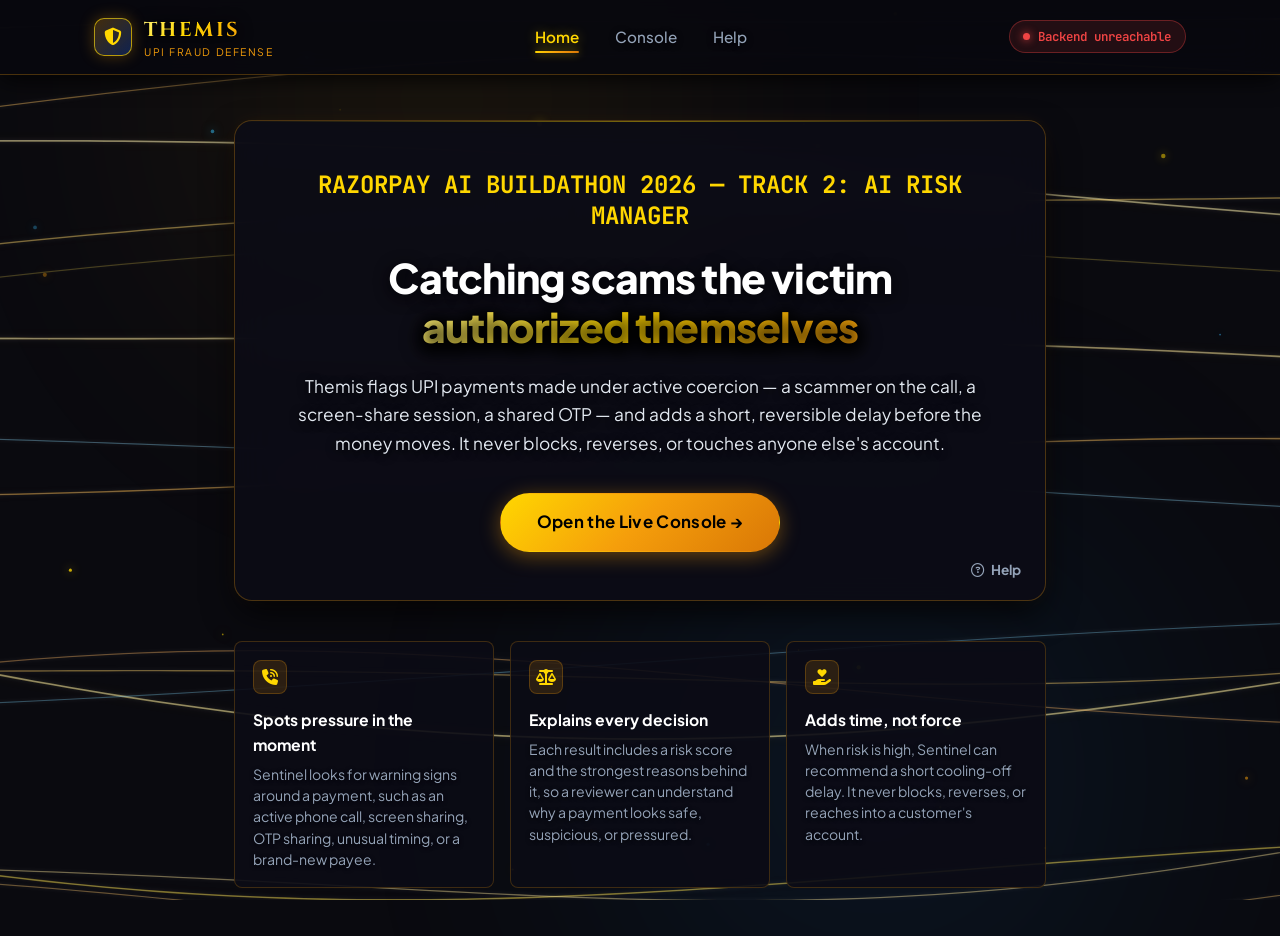
==== frontend/index.html @ d1631f52 "Updating frontend design I" ====
<!DOCTYPE html>
<html lang="en">
<head>
  <meta charset="UTF-8">
  <meta name="viewport" content="width=device-width, initial-scale=1.0">
  <title>Themis — Catching scams the victim authorized themselves</title>
  <link rel="stylesheet" href="https://cdnjs.cloudflare.com/ajax/libs/font-awesome/6.5.1/css/all.min.css">
  <link rel="preconnect" href="https://fonts.googleapis.com">
  <link rel="preconnect" href="https://fonts.gstatic.com" crossorigin>
  <link href="https://fonts.googleapis.com/css2?family=Cinzel:wght@600;700;800&family=JetBrains+Mono:wght@500;700&family=Plus+Jakarta+Sans:wght@400;500;600;700;800&display=swap" rel="stylesheet">
  <link rel="stylesheet" href="styles.css">
</head>
<body>

  <div class="ambient-glow ambient-gold-top"></div>
  <div class="ambient-glow ambient-blue-bottom"></div>

  <!-- Top Navigation Bar -->
  <nav class="site-navbar">
    <div class="nav-container">
      <a href="index.html" class="brand-logo">
        <div class="logo-shield-badge">
          <i class="fa-solid fa-shield-halved"></i>
        </div>
        <div>
          <span class="brand-name gold-gradient-text">Themis</span>
          <span class="brand-tag">UPI Fraud Defense</span>
        </div>
      </a>

      <button class="nav-toggle" id="navToggle" aria-label="Toggle navigation">
        <i class="fa-solid fa-bars"></i>
      </button>

      <ul class="nav-links" id="navLinks">
        <li><a href="index.html" class="nav-link active">Home</a></li>
        <li><a href="dashboard.html" class="nav-link">Console</a></li>
        <li><a href="about.html" class="nav-link">Help</a></li>
      </ul>

      <div class="nav-status" id="navHealthPill">
        <span class="pulse-dot" id="navHealthDot"></span>
        <span id="navHealthText">Checking backend...</span>
      </div>
    </div>
  </nav>

  <main class="main-content main-content--home">
    <div class="container container-hero-lock">

      <!-- Hero Block (Single prominent panel, generous padding) -->
      <section class="home-hero-panel glass-panel animate-fade-in">
        <h1 class="hero-eyebrow">
          RAZORPAY AI BUILDATHON 2026 — TRACK 2: AI RISK MANAGER
        </h1>

        <h2 class="hero-lock-title">
          Catching scams the victim <span class="gold-gradient-text">authorized themselves</span>
        </h2>

        <p class="hero-lock-subhead">
          Themis flags UPI payments made under active coercion — a scammer on the call, a screen-share session, a shared OTP — and adds a short, reversible delay before the money moves. It never blocks, reverses, or touches anyone else's account.
        </p>

        <div class="hero-lock-actions">
          <a href="dashboard.html" class="btn btn-gold btn-hero-primary">
            <span>Open the Live Console &rarr;</span>
          </a>
        </div>

        <a href="about.html" class="hero-help-link">
          <i class="fa-regular fa-circle-question"></i>
          <span>Help</span>
        </a>
      </section>

      <!-- Feature Cards Below Hero -->
      <section class="feature-card-grid animate-fade-in delay-1">
        <div class="feature-card">
          <div class="feature-card-icon"><i class="fa-solid fa-phone-volume"></i></div>
          <div class="feature-card-title">Spots pressure in the moment</div>
          <p class="feature-card-copy">Sentinel looks for warning signs around a payment, such as an active phone call, screen sharing, OTP sharing, unusual timing, or a brand-new payee.</p>
        </div>

        <div class="feature-card">
          <div class="feature-card-icon"><i class="fa-solid fa-scale-balanced"></i></div>
          <div class="feature-card-title">Explains every decision</div>
          <p class="feature-card-copy">Each result includes a risk score and the strongest reasons behind it, so a reviewer can understand why a payment looks safe, suspicious, or pressured.</p>
        </div>

        <div class="feature-card">
          <div class="feature-card-icon"><i class="fa-solid fa-hand-holding-heart"></i></div>
          <div class="feature-card-title">Adds time, not force</div>
          <p class="feature-card-copy">When risk is high, Sentinel can recommend a short cooling-off delay. It never blocks, reverses, or reaches into a customer's account.</p>
        </div>
      </section>

    </div>
  </main>

  <canvas id="wutheringCanvas"></canvas>
  <script src="background.js"></script>

  <script>
    const navToggle = document.getElementById('navToggle');
    const navLinks = document.getElementById('navLinks');
    if (navToggle && navLinks) {
      navToggle.addEventListener('click', () => navLinks.classList.toggle('active'));
    }

    // Health Status Check with Auto-Retry
    let healthTimer = null;
    async function checkHealth() {
      const urlParams = new URLSearchParams(window.location.search);
      const apiBase = urlParams.get('api') || sessionStorage.getItem('sentinel_api_base') || 'https://themis-razorpay-buildathon.onrender.com';
      const dot = document.getElementById('navHealthDot');
      const text = document.getElementById('navHealthText');
      const pill = document.getElementById('navHealthPill');

      try {
        const res = await fetch(`${apiBase}/health`, { method: 'GET' });
        if (!res.ok) throw new Error('Health check failed');
        const data = await res.json();
        if (data.is_dummy_model === false) {
          text.textContent = `Model loaded — ${data.n_features || 28} features`;
        } else {
          text.textContent = `Demo model loaded — ${data.n_features || 28} features`;
        }
        dot.className = 'pulse-dot';
        pill.className = 'nav-status';

        if (healthTimer) clearTimeout(healthTimer);
        healthTimer = setTimeout(checkHealth, 30000);
      } catch (e) {
        text.textContent = 'Backend unreachable';
        dot.className = 'pulse-dot danger';
        pill.className = 'nav-status offline';

        if (healthTimer) clearTimeout(healthTimer);
        healthTimer = setTimeout(checkHealth, 4000);
      }
    }
    checkHealth();
  </script>
</body>
</html>
---- frontend/styles.css ----
/* ==========================================================================
   THEMIS — Wuthering Waves Ethereal Theme Stylesheet
   Final Content & Layout Lock
   Color Palette: Deep Black (#0a0a0f), Amber Gold (#f59e0b, #ffd700),
                  Electric Blue (#2563eb), Cyan (#0ea5e9)
   ========================================================================== */

:root {
  /* Colors */
  --bg-void: #0a0a0f;
  
  /* Guaranteed-Opaque Glassmorphism Scrims */
  --bg-panel: rgba(12, 12, 22, 0.94);
  --bg-panel-elevated: rgba(18, 18, 32, 0.96);
  --bg-panel-hover: rgba(24, 24, 42, 0.98);
  --bg-panel-subtle: rgba(10, 10, 18, 0.90);
  
  --gold-primary: #f59e0b;
  --gold-bright: #ffd700;
  --gold-light: #fef08a;
  --gold-dark: #b45309;
  --gold-glow: rgba(245, 158, 11, 0.28);
  --gold-glow-strong: rgba(255, 215, 0, 0.5);
  --gold-border: rgba(245, 158, 11, 0.28);
  --gold-border-hover: rgba(255, 215, 0, 0.65);

  --electric-blue: #2563eb;
  --cyan: #0ea5e9;
  --cyan-glow: rgba(14, 165, 233, 0.35);

  --text-white: #ffffff;
  --text-light: #f1f5f9;
  --text-muted: #94a3b8;
  --text-dim: #64748b;

  --success: #10b981;
  --success-bg: rgba(16, 185, 129, 0.18);
  --success-border: rgba(16, 185, 129, 0.35);

  --warning: #f59e0b;
  --warning-bg: rgba(245, 158, 11, 0.18);
  --warning-border: rgba(245, 158, 11, 0.35);

  --danger: #ef4444;
  --danger-bg: rgba(239, 68, 68, 0.18);
  --danger-border: rgba(239, 68, 68, 0.35);

  /* Gradients */
  --grad-gold: linear-gradient(135deg, #ffd700 0%, #f59e0b 50%, #d97706 100%);
  --grad-gold-text: linear-gradient(135deg, #fff380 0%, #ffd700 45%, #f59e0b 100%);
  --grad-cyan-blue: linear-gradient(135deg, #38bdf8 0%, #2563eb 100%);

  /* Radius & Shadows */
  --radius-sm: 8px;
  --radius-md: 14px;
  --radius-lg: 18px;
  --radius-xl: 24px;
  --radius-full: 9999px;

  --shadow-panel: 0 14px 35px -5px rgba(0, 0, 0, 0.85), 0 0 20px -5px rgba(245, 158, 11, 0.12);
  --transition: all 0.25s cubic-bezier(0.16, 1, 0.3, 1);
}

/* Reset & Global */
*, *::before, *::after {
  box-sizing: border-box;
  margin: 0;
  padding: 0;
}

html {
  scroll-behavior: smooth;
}

body {
  font-family: 'Plus Jakarta Sans', -apple-system, BlinkMacSystemFont, 'Segoe UI', Roboto, sans-serif;
  background-color: var(--bg-void);
  color: var(--text-light);
  min-height: 100vh;
  line-height: 1.6;
  overflow-x: hidden;
  position: relative;
  -webkit-font-smoothing: antialiased;
}

/* Background Canvas */
#wutheringCanvas {
  position: fixed;
  top: 0;
  left: 0;
  width: 100%;
  height: 100%;
  z-index: 0;
  pointer-events: none;
}

/* Ambient Radial Glows */
.ambient-glow {
  position: fixed;
  border-radius: 50%;
  filter: blur(140px);
  pointer-events: none;
  z-index: 0;
  opacity: 0.10;
  animation: ambientPulse 16s ease-in-out infinite alternate;
}

.ambient-gold-top {
  width: 500px;
  height: 500px;
  background: radial-gradient(circle, #ffd700 0%, #f59e0b 60%, transparent 70%);
  top: -150px;
  left: 15%;
}

.ambient-blue-bottom {
  width: 550px;
  height: 550px;
  background: radial-gradient(circle, #2563eb 0%, #0ea5e9 60%, transparent 70%);
  bottom: -150px;
  right: 10%;
  animation-delay: -8s;
}

@keyframes ambientPulse {
  0% { transform: scale(1) translateY(0); opacity: 0.08; }
  50% { transform: scale(1.15) translateY(-20px); opacity: 0.12; }
  100% { transform: scale(0.95) translateY(15px); opacity: 0.09; }
}

/* Typography Utility */
.font-display {
  font-family: 'Cinzel', 'Plus Jakarta Sans', serif;
  letter-spacing: 0.03em;
}

.font-mono {
  font-family: 'JetBrains Mono', monospace;
}

.gold-gradient-text {
  background: var(--grad-gold-text);
  -webkit-background-clip: text;
  -webkit-text-fill-color: transparent;
  display: inline-block;
  filter: drop-shadow(0 2px 8px rgba(0, 0, 0, 0.95)) drop-shadow(0 0 1px rgba(0, 0, 0, 0.9));
}

/* ==========================================================================
   NAVIGATION BAR
   ========================================================================== */
.site-navbar {
  position: fixed;
  top: 0;
  left: 0;
  width: 100%;
  z-index: 1000;
  background: rgba(8, 8, 14, 0.94);
  backdrop-filter: blur(20px);
  -webkit-backdrop-filter: blur(20px);
  border-bottom: 1px solid var(--gold-border);
  box-shadow: 0 4px 25px rgba(0, 0, 0, 0.85);
  transition: var(--transition);
}

.nav-container {
  max-width: 1140px;
  margin: 0 auto;
  padding: 0.85rem 1.5rem;
  display: flex;
  align-items: center;
  justify-content: space-between;
}

.brand-logo {
  display: flex;
  align-items: center;
  gap: 0.75rem;
  text-decoration: none;
  color: var(--text-white);
}

.logo-shield-badge {
  width: 38px;
  height: 38px;
  border-radius: 10px;
  background: linear-gradient(135deg, rgba(245, 158, 11, 0.25) 0%, rgba(37, 99, 235, 0.3) 100%);
  border: 1px solid var(--gold-border-hover);
  display: flex;
  align-items: center;
  justify-content: center;
  color: var(--gold-bright);
  font-size: 1.1rem;
  box-shadow: 0 0 15px rgba(245, 158, 11, 0.3);
  transition: var(--transition);
}

.brand-name {
  font-size: 1.25rem;
  font-weight: 700;
  letter-spacing: 0.12em;
  text-transform: uppercase;
  font-family: 'Cinzel', 'Plus Jakarta Sans', serif;
}

.brand-tag {
  font-size: 0.65rem;
  color: var(--gold-primary);
  letter-spacing: 0.15em;
  text-transform: uppercase;
  margin-top: -2px;
  display: block;
}

.nav-links {
  display: flex;
  align-items: center;
  gap: 2.25rem;
  list-style: none;
}

.nav-link {
  position: relative;
  text-decoration: none;
  color: var(--text-muted);
  font-size: 0.95rem;
  font-weight: 500;
  padding: 0.4rem 0;
  transition: var(--transition);
  text-shadow: 0 1px 6px rgba(0, 0, 0, 0.9);
}

.nav-link:hover {
  color: var(--text-white);
}

.nav-link::after {
  content: '';
  position: absolute;
  bottom: 0;
  left: 0;
  width: 100%;
  height: 2px;
  background: var(--grad-gold);
  border-radius: 2px;
  transform: scaleX(0);
  transform-origin: center;
  transition: transform 0.3s cubic-bezier(0.16, 1, 0.3, 1);
  box-shadow: 0 0 8px rgba(255, 215, 0, 0.7);
}

.nav-link:hover::after,
.nav-link.active::after {
  transform: scaleX(1);
}

.nav-link.active {
  color: var(--gold-bright);
  font-weight: 600;
  text-shadow: 0 0 12px rgba(255, 215, 0, 0.4);
}

.nav-status {
  display: flex;
  align-items: center;
  gap: 0.5rem;
  padding: 0.35rem 0.85rem;
  border-radius: var(--radius-full);
  background: rgba(16, 185, 129, 0.12);
  border: 1px solid var(--success-border);
  font-size: 0.78rem;
  font-weight: 600;
  color: var(--success);
  font-family: 'JetBrains Mono', monospace;
}

.nav-status.offline {
  background: rgba(239, 68, 68, 0.12);
  border-color: var(--danger-border);
  color: var(--danger);
}

.pulse-dot {
  width: 7px;
  height: 7px;
  border-radius: 50%;
  background: var(--success);
  box-shadow: 0 0 8px var(--success);
  animation: pulseDot 2s infinite ease-in-out;
}

.pulse-dot.danger {
  background: var(--danger);
  box-shadow: 0 0 8px var(--danger);
}

@keyframes pulseDot {
  0%, 100% { opacity: 1; transform: scale(1); }
  50% { opacity: 0.4; transform: scale(0.8); }
}

.nav-toggle {
  display: none;
  background: none;
  border: 1px solid var(--gold-border);
  color: var(--gold-bright);
  font-size: 1.2rem;
  padding: 0.5rem 0.75rem;
  border-radius: var(--radius-sm);
  cursor: pointer;
}

/* ==========================================================================
   LAYOUT CONTAINERS & GLASS PANELS
   ========================================================================== */
.main-content {
  position: relative;
  z-index: 10;
  min-height: calc(100vh - 120px);
  padding-top: 6rem;
  padding-bottom: 3rem;
}

.container {
  max-width: 1140px;
  margin: 0 auto;
  padding: 0 1.5rem;
}

.container-narrow {
  max-width: 720px;
  margin: 0 auto;
  padding: 0 1.5rem;
}

.container-hero-lock {
  max-width: 860px;
  margin: 0 auto;
  padding: 0 1.5rem;
}

.glass-panel {
  background: var(--bg-panel);
  backdrop-filter: blur(20px);
  -webkit-backdrop-filter: blur(20px);
  border: 1px solid var(--gold-border);
  border-radius: var(--radius-lg);
  box-shadow: var(--shadow-panel);
  padding: 2rem;
  position: relative;
}

.glass-panel::before {
  content: '';
  position: absolute;
  top: 0;
  left: 0;
  right: 0;
  height: 1px;
  background: linear-gradient(90deg, transparent 0%, rgba(255, 215, 0, 0.45) 50%, transparent 100%);
}

/* ==========================================================================
   BUTTONS
   ========================================================================== */
.btn {
  display: inline-flex;
  align-items: center;
  justify-content: center;
  gap: 0.6rem;
  padding: 0.8rem 1.6rem;
  border-radius: var(--radius-full);
  font-size: 0.95rem;
  font-weight: 600;
  text-decoration: none;
  cursor: pointer;
  transition: var(--transition);
  border: 1px solid transparent;
}

.btn-sm {
  padding: 0.45rem 1rem;
  font-size: 0.8rem;
}

.btn-gold {
  background: var(--grad-gold);
  color: #000000;
  box-shadow: 0 4px 20px rgba(245, 158, 11, 0.4);
  font-weight: 700;
}

.btn-gold:hover {
  transform: translateY(-2px);
  box-shadow: 0 6px 28px rgba(255, 215, 0, 0.6);
  filter: brightness(1.08);
}

.btn-ghost {
  background: rgba(15, 15, 25, 0.88);
  color: var(--text-white);
  border-color: rgba(245, 158, 11, 0.35);
  backdrop-filter: blur(10px);
}

.btn-ghost:hover {
  background: rgba(245, 158, 11, 0.15);
  border-color: var(--gold-border-hover);
  color: var(--gold-bright);
  transform: translateY(-2px);
}

/* ==========================================================================
   PAGE 1: HOME (SINGLE SCREEN, MINIMAL SCROLL)
   ========================================================================== */
.home-hero-panel {
  padding: 3rem 2.75rem;
  text-align: center;
  margin-top: 1.5rem;
  margin-bottom: 2.5rem;
}

.hero-eyebrow {
  font-family: 'JetBrains Mono', monospace;
  font-size: clamp(1rem, 2vw, 1.5rem);
  font-weight: 700;
  letter-spacing: 0;
  color: var(--gold-bright);
  text-transform: uppercase;
  margin: 0 auto 1.4rem;
  display: block;
  max-width: 760px;
  line-height: 1.3;
}

.hero-lock-title {
  font-size: 2.55rem;
  font-weight: 800;
  line-height: 1.2;
  margin-bottom: 1.25rem;
  color: var(--text-white);
  letter-spacing: -0.02em;
  text-shadow: 0 3px 15px rgba(0, 0, 0, 0.95);
}

.hero-lock-subhead {
  font-size: 1.08rem;
  color: #e2e8f0;
  line-height: 1.65;
  margin-bottom: 2.25rem;
  max-width: 760px;
  margin-left: auto;
  margin-right: auto;
  text-shadow: 0 2px 10px rgba(0, 0, 0, 0.95);
}

.hero-lock-actions {
  display: flex;
  align-items: center;
  justify-content: center;
  gap: 1.25rem;
  flex-wrap: wrap;
}

.btn-hero-primary {
  padding: 0.95rem 2.25rem;
  font-size: 1.05rem;
  letter-spacing: 0.02em;
}

.btn-hero-secondary {
  padding: 0.75rem 1.6rem;
  font-size: 0.9rem;
}

.hero-help-link {
  position: absolute;
  right: 1.5rem;
  bottom: 1.2rem;
  color: var(--text-muted);
  text-decoration: none;
  font-size: 0.85rem;
  font-weight: 700;
  display: inline-flex;
  align-items: center;
  gap: 0.4rem;
  transition: var(--transition);
}

.hero-help-link:hover {
  color: var(--gold-bright);
}

/* Feature Cards */
.feature-card-grid {
  display: grid;
  grid-template-columns: repeat(3, 1fr);
  gap: 1rem;
}

.feature-card {
  background: rgba(12, 12, 22, 0.9);
  border: 1px solid rgba(245, 158, 11, 0.22);
  border-radius: var(--radius-sm);
  padding: 1.1rem;
  text-align: left;
}

.feature-card-icon {
  width: 34px;
  height: 34px;
  border-radius: var(--radius-sm);
  display: flex;
  align-items: center;
  justify-content: center;
  color: var(--gold-bright);
  background: rgba(245, 158, 11, 0.14);
  border: 1px solid rgba(245, 158, 11, 0.24);
  margin-bottom: 0.8rem;
}

.feature-card-title {
  color: var(--text-white);
  font-weight: 700;
  font-size: 0.98rem;
  margin-bottom: 0.45rem;
}

.feature-card-copy {
  font-size: 0.88rem;
  color: var(--text-muted);
  line-height: 1.5;
  text-shadow: 0 1px 4px rgba(0, 0, 0, 0.9);
}

/* ==========================================================================
   PAGE 2: LIVE CONSOLE (55/45 SPLIT LAYOUT)
   ========================================================================== */
.container-console {
  max-width: 1180px;
}

.console-split-layout {
  display: grid;
  grid-template-columns: 1.15fr 0.85fr;
  gap: 1.5rem;
  align-items: stretch;
}

.console-zone {
  padding: 1.75rem;
}

.console-zone--left,
.console-zone--right {
  min-height: 620px;
}

.zone-header {
  margin-bottom: 1.25rem;
  border-bottom: 1px solid rgba(245, 158, 11, 0.18);
  padding-bottom: 0.6rem;
}

.zone-title {
  font-size: 1.05rem;
  font-weight: 700;
  color: var(--text-white);
  letter-spacing: 0.02em;
}

/* 2x2 Preset Cards Grid */
.preset-grid-2x2 {
  display: grid;
  grid-template-columns: repeat(2, 1fr);
  gap: 0.85rem;
  margin-bottom: 1rem;
}

.preset-card {
  background: rgba(14, 14, 24, 0.9);
  border: 1px solid rgba(245, 158, 11, 0.22);
  border-radius: var(--radius-md);
  padding: 1rem;
  cursor: pointer;
  transition: var(--transition);
  text-align: left;
  min-height: 132px;
  display: flex;
  flex-direction: column;
  justify-content: flex-start;
}

.preset-card:hover {
  transform: translateY(-2px);
  border-color: var(--gold-border-hover);
  box-shadow: 0 8px 20px rgba(0, 0, 0, 0.7);
}

.preset-card.active {
  border-color: var(--gold-bright);
  background: rgba(24, 24, 40, 0.98);
  box-shadow: 0 0 18px rgba(255, 215, 0, 0.3), inset 0 0 10px rgba(245, 158, 11, 0.15);
}

.preset-tag {
  font-size: 0.68rem;
  font-weight: 800;
  letter-spacing: 0.08em;
  text-transform: uppercase;
  font-family: 'JetBrains Mono', monospace;
  margin-bottom: 0.4rem;
  display: inline-block;
  padding: 0.15rem 0.45rem;
  border-radius: 4px;
}

.tag-clean { background: var(--success-bg); color: var(--success); }
.tag-coercion { background: var(--danger-bg); color: var(--danger); }
.tag-ambiguous { background: var(--warning-bg); color: var(--warning); }
.tag-highvalue { background: rgba(56, 189, 248, 0.18); color: #38bdf8; }

.preset-card-title {
  font-size: 0.86rem;
  font-weight: 600;
  color: var(--text-white);
  line-height: 1.45;
}

.preset-info-row {
  display: flex;
  align-items: center;
  gap: 0.45rem;
  font-size: 0.8rem;
  color: var(--text-muted);
  margin-bottom: 0.9rem;
}

.info-icon-btn {
  position: relative;
  background: transparent;
  border: none;
  color: var(--gold-primary);
  cursor: pointer;
  padding: 0.15rem;
  line-height: 1;
}

.info-tooltip {
  position: absolute;
  left: 50%;
  bottom: calc(100% + 0.65rem);
  transform: translateX(-50%);
  width: min(280px, 76vw);
  background: var(--bg-panel-elevated);
  border: 1px solid var(--gold-border);
  border-radius: var(--radius-sm);
  color: var(--text-light);
  box-shadow: var(--shadow-panel);
  padding: 0.65rem 0.75rem;
  font-family: 'Plus Jakarta Sans', sans-serif;
  font-size: 0.76rem;
  line-height: 1.4;
  text-align: left;
  opacity: 0;
  visibility: hidden;
  transition: var(--transition);
  z-index: 20;
}

.info-icon-btn:hover .info-tooltip,
.info-icon-btn:focus .info-tooltip {
  opacity: 1;
  visibility: visible;
}

.btn-run-detection {
  width: auto;
  padding: 0.72rem 1.3rem;
  font-size: 0.92rem;
  margin-bottom: 1rem;
}

/* Custom Case Panel */
.custom-case-panel {
  border-top: 1px dashed rgba(245, 158, 11, 0.2);
  padding-top: 1rem;
  margin-top: 0.2rem;
}

.custom-case-header {
  margin-bottom: 0.8rem;
}

.custom-case-header h3 {
  font-size: 0.96rem;
  color: var(--text-white);
  margin-bottom: 0.25rem;
}

.custom-case-header p {
  font-size: 0.8rem;
  color: var(--text-muted);
}

.advanced-payload-body {
  background: rgba(10, 10, 18, 0.85);
  border: 1px solid rgba(245, 158, 11, 0.2);
  border-radius: var(--radius-sm);
  padding: 0.85rem;
  margin-bottom: 0.85rem;
}

.btn-custom-detection {
  padding: 0.68rem 1.2rem;
  font-size: 0.88rem;
}

.payload-fields-grid {
  display: grid;
  grid-template-columns: repeat(2, 1fr);
  gap: 0.6rem;
  margin-bottom: 0.75rem;
}

.field-item {
  display: flex;
  flex-direction: column;
  gap: 0.25rem;
}

.field-item label {
  font-size: 0.7rem;
  color: var(--text-muted);
  text-transform: uppercase;
  font-weight: 600;
}

.form-input {
  background: rgba(6, 6, 12, 0.9);
  border: 1px solid rgba(245, 158, 11, 0.25);
  border-radius: var(--radius-sm);
  padding: 0.4rem 0.6rem;
  color: var(--text-white);
  font-family: 'JetBrains Mono', monospace;
  font-size: 0.8rem;
  outline: none;
}

.form-input:focus {
  border-color: var(--gold-bright);
}

.payload-flags-row {
  display: flex;
  flex-wrap: wrap;
  gap: 0.6rem;
  border-top: 1px solid rgba(255, 255, 255, 0.06);
  padding-top: 0.6rem;
}

.flag-inline {
  display: flex;
  align-items: center;
  gap: 0.35rem;
  font-size: 0.75rem;
  color: var(--text-light);
  cursor: pointer;
}

.flag-inline input[type="checkbox"] {
  accent-color: var(--gold-bright);
}

/* RIGHT ZONE: RESULT */
.result-empty-state {
  text-align: center;
  padding: 4.5rem 1.5rem;
  color: var(--text-muted);
  font-size: 0.92rem;
}

/* 1. Score Block & Gauge */
.result-score-block {
  margin-bottom: 1.15rem;
}

.score-line-labels {
  display: flex;
  justify-content: space-between;
  font-size: 0.8rem;
  font-weight: 700;
  text-transform: uppercase;
  color: var(--text-muted);
  margin-bottom: 0.4rem;
}

.score-label-cutoff {
  color: var(--gold-primary);
  font-family: 'JetBrains Mono', monospace;
}

.gauge-track {
  width: 100%;
  height: 8px;
  background: rgba(255, 255, 255, 0.08);
  border-radius: 4px;
  position: relative;
  overflow: visible;
  margin-bottom: 0.35rem;
}

.gauge-fill {
  height: 100%;
  background: var(--grad-gold);
  border-radius: 4px;
  transition: width 0.4s ease;
}

.gauge-cutoff-line {
  position: absolute;
  top: -4px;
  bottom: -4px;
  width: 2px;
  background: var(--danger);
  box-shadow: 0 0 6px var(--danger);
}

.score-numeric-val {
  font-size: 1.8rem;
  font-weight: 800;
  font-family: 'JetBrains Mono', monospace;
  line-height: 1;
}

/* 2. Action Result Line */
.result-action-line {
  font-size: 1.05rem;
  font-weight: 800;
  padding: 0.65rem 0.9rem;
  border-radius: var(--radius-sm);
  margin-bottom: 1rem;
  letter-spacing: 0.02em;
}

.action-cooling {
  background: var(--warning-bg);
  border: 1px solid var(--warning-border);
  color: var(--gold-bright);
}

.action-cleared {
  background: var(--success-bg);
  border: 1px solid var(--success-border);
  color: var(--success);
}

.action-advisory {
  background: rgba(56, 189, 248, 0.15);
  border: 1px solid rgba(56, 189, 248, 0.3);
  color: #38bdf8;
}

/* 3. Narration Row */
.result-narration-row {
  display: flex;
  align-items: flex-start;
  justify-content: space-between;
  gap: 0.75rem;
  background: rgba(10, 10, 18, 0.85);
  border: 1px solid rgba(245, 158, 11, 0.2);
  border-radius: var(--radius-sm);
  padding: 0.75rem 0.9rem;
  margin-bottom: 1rem;
}

.narration-quote {
  font-size: 0.85rem;
  color: var(--text-light);
  line-height: 1.45;
  font-style: italic;
  flex: 1;
}

.narration-tag-mini {
  font-size: 0.65rem;
  font-weight: 700;
  text-transform: uppercase;
  padding: 0.15rem 0.45rem;
  border-radius: var(--radius-full);
  background: rgba(245, 158, 11, 0.15);
  color: var(--gold-bright);
  border: 1px solid var(--gold-border);
  font-family: 'JetBrains Mono', monospace;
  white-space: nowrap;
}

/* 4. Top 3 SHAP Factors Horizontal List */
.shap-factors-section {
  margin-bottom: 1rem;
}

.shap-factors-list {
  display: flex;
  flex-wrap: wrap;
  gap: 0.5rem;
}

.shap-pill {
  background: rgba(14, 14, 24, 0.9);
  border: 1px solid rgba(245, 158, 11, 0.22);
  border-radius: var(--radius-full);
  padding: 0.25rem 0.65rem;
  font-size: 0.75rem;
  display: inline-flex;
  align-items: center;
  gap: 0.35rem;
}

.shap-pill-name {
  color: var(--text-light);
}

.shap-pill-val {
  font-family: 'JetBrains Mono', monospace;
  font-weight: 700;
}

.shap-pill-val.pos { color: var(--danger); }
.shap-pill-val.neg { color: var(--success); }

/* 5. Release Now Control */
.release-control-compact {
  background: rgba(18, 18, 30, 0.95);
  border: 1px dashed var(--gold-border-hover);
  border-radius: var(--radius-sm);
  padding: 0.75rem;
  margin-bottom: 1rem;
}

.btn-release-req {
  width: 100%;
}

.otp-compact-row {
  display: flex;
  align-items: center;
  gap: 0.6rem;
}

.otp-prompt {
  font-size: 0.78rem;
  color: var(--text-light);
  white-space: nowrap;
}

.input-otp-compact {
  width: 90px;
  text-align: center;
  font-size: 0.85rem;
  padding: 0.35rem 0.5rem;
}

.release-done-msg {
  color: var(--success);
  font-size: 0.82rem;
  font-weight: 600;
  display: flex;
  align-items: center;
  gap: 0.4rem;
}

/* 6. Link to Audit */
.audit-link-wrapper {
  text-align: right;
  border-top: 1px solid rgba(245, 158, 11, 0.15);
  padding-top: 0.6rem;
}

.audit-link-btn {
  background: none;
  border: none;
  color: var(--gold-primary);
  font-size: 0.82rem;
  font-weight: 600;
  cursor: pointer;
  transition: var(--transition);
}

.audit-link-btn:hover {
  color: var(--gold-bright);
}

/* SMS Panel */
.sms-panel {
  margin-top: 1.5rem;
}

.sms-grid {
  display: grid;
  grid-template-columns: 1fr 1fr;
  gap: 1rem;
  align-items: stretch;
}

.sms-input-block {
  display: flex;
  flex-direction: column;
  gap: 0.7rem;
}

.sms-input-block label {
  font-size: 0.78rem;
  color: var(--text-muted);
  text-transform: uppercase;
  font-weight: 700;
}

.sms-textarea {
  min-height: 136px;
  resize: vertical;
  line-height: 1.55;
  font-family: 'Plus Jakarta Sans', sans-serif;
}

.btn-sms-check {
  align-self: flex-start;
  padding: 0.68rem 1.25rem;
  font-size: 0.9rem;
}

.sms-result-box {
  min-height: 216px;
  background: rgba(10, 10, 18, 0.85);
  border: 1px solid rgba(245, 158, 11, 0.2);
  border-radius: var(--radius-sm);
  padding: 1rem;
}

.sms-result-empty {
  min-height: 180px;
  display: flex;
  align-items: center;
  justify-content: center;
  color: var(--text-muted);
  text-align: center;
  font-size: 0.9rem;
}

.sms-risk-header {
  display: flex;
  align-items: center;
  justify-content: space-between;
  gap: 1rem;
  border-radius: var(--radius-sm);
  padding: 0.75rem 0.9rem;
  font-weight: 800;
  margin-bottom: 0.9rem;
}

.sms-risk-high {
  background: var(--danger-bg);
  border: 1px solid var(--danger-border);
  color: #fecaca;
}

.sms-risk-medium {
  background: var(--warning-bg);
  border: 1px solid var(--warning-border);
  color: var(--gold-bright);
}

.sms-risk-low {
  background: var(--success-bg);
  border: 1px solid var(--success-border);
  color: var(--success);
}

.sms-explanation {
  color: var(--text-light);
  font-size: 0.88rem;
  line-height: 1.55;
  margin-bottom: 0.9rem;
  font-style: italic;
}

/* AUDIT PANEL BOTTOM */
.audit-panel-bottom {
  margin-top: 1.5rem;
  padding: 1.5rem;
}

.audit-header-row {
  display: flex;
  align-items: center;
  justify-content: space-between;
}

.integrity-status-line {
  font-size: 0.82rem;
  color: var(--text-muted);
  background: rgba(10, 10, 18, 0.85);
  border: 1px solid rgba(245, 158, 11, 0.2);
  border-radius: var(--radius-sm);
  padding: 0.5rem 0.85rem;
  margin-bottom: 1rem;
}

.audit-timeline-compact {
  display: flex;
  flex-direction: column;
  gap: 0.5rem;
}

.audit-row-item {
  background: rgba(10, 10, 18, 0.8);
  border: 1px solid rgba(255, 255, 255, 0.06);
  border-radius: var(--radius-sm);
  padding: 0.5rem 0.75rem;
}

.audit-row-top {
  display: flex;
  justify-content: space-between;
  font-size: 0.78rem;
  color: var(--gold-bright);
  margin-bottom: 0.2rem;
}

.audit-event-ts {
  color: var(--text-dim);
  font-size: 0.72rem;
}

.audit-row-hash {
  font-size: 0.7rem;
  color: var(--text-dim);
}

/* ==========================================================================
   PAGE 3: ARCHITECTURE (4 TIGHT BLOCKS)
   ========================================================================== */
.arch-header {
  text-align: center;
  margin-bottom: 2rem;
}

.arch-title {
  font-size: 2.2rem;
  font-weight: 800;
  color: var(--text-white);
}

.arch-cards-stack {
  display: flex;
  flex-direction: column;
  gap: 1.25rem;
  margin-bottom: 2rem;
}

.arch-card {
  padding: 1.6rem 2rem;
}

.arch-card-title {
  font-size: 1.2rem;
  font-weight: 700;
  color: var(--gold-bright);
  margin-bottom: 0.6rem;
}

.arch-card-text {
  font-size: 0.95rem;
  color: #e2e8f0;
  line-height: 1.65;
  text-shadow: 0 1px 4px rgba(0, 0, 0, 0.9);
}

.arch-footer-link {
  text-align: center;
  padding: 0.5rem;
}

.arch-github-link {
  color: var(--gold-primary);
  text-decoration: none;
  font-size: 0.9rem;
  font-weight: 600;
  transition: var(--transition);
}

.arch-github-link:hover {
  color: var(--gold-bright);
}

/* ==========================================================================
   ANIMATIONS & RESPONSIVE BREAKPOINTS
   ========================================================================== */
@keyframes fadeInUp {
  from { opacity: 0; transform: translateY(16px); }
  to { opacity: 1; transform: translateY(0); }
}

.animate-fade-in {
  animation: fadeInUp 0.6s cubic-bezier(0.16, 1, 0.3, 1) forwards;
}

.delay-1 { animation-delay: 0.1s; }
.delay-2 { animation-delay: 0.2s; }
.delay-3 { animation-delay: 0.3s; }
.delay-4 { animation-delay: 0.4s; }

@media (max-width: 900px) {
  .console-split-layout {
    grid-template-columns: 1fr;
  }
  .feature-card-grid,
  .sms-grid {
    grid-template-columns: 1fr;
  }
  .console-zone--left,
  .console-zone--right {
    min-height: auto;
  }
}

@media (max-width: 680px) {
  .nav-links {
    display: none;
    position: absolute;
    top: 100%;
    left: 0;
    width: 100%;
    background: rgba(8, 8, 14, 0.98);
    backdrop-filter: blur(20px);
    border-bottom: 1px solid var(--gold-border);
    flex-direction: column;
    padding: 1.5rem;
    gap: 1.25rem;
  }
  .nav-links.active { display: flex; }
  .nav-toggle { display: block; }
  .nav-status { display: none; }
  .hero-lock-title { font-size: 2rem; }
  .preset-grid-2x2 { grid-template-columns: 1fr; }
  .hero-help-link {
    position: static;
    margin-top: 1rem;
    justify-content: center;
  }
  .home-hero-panel {
    padding: 2.5rem 1.5rem;
  }
}
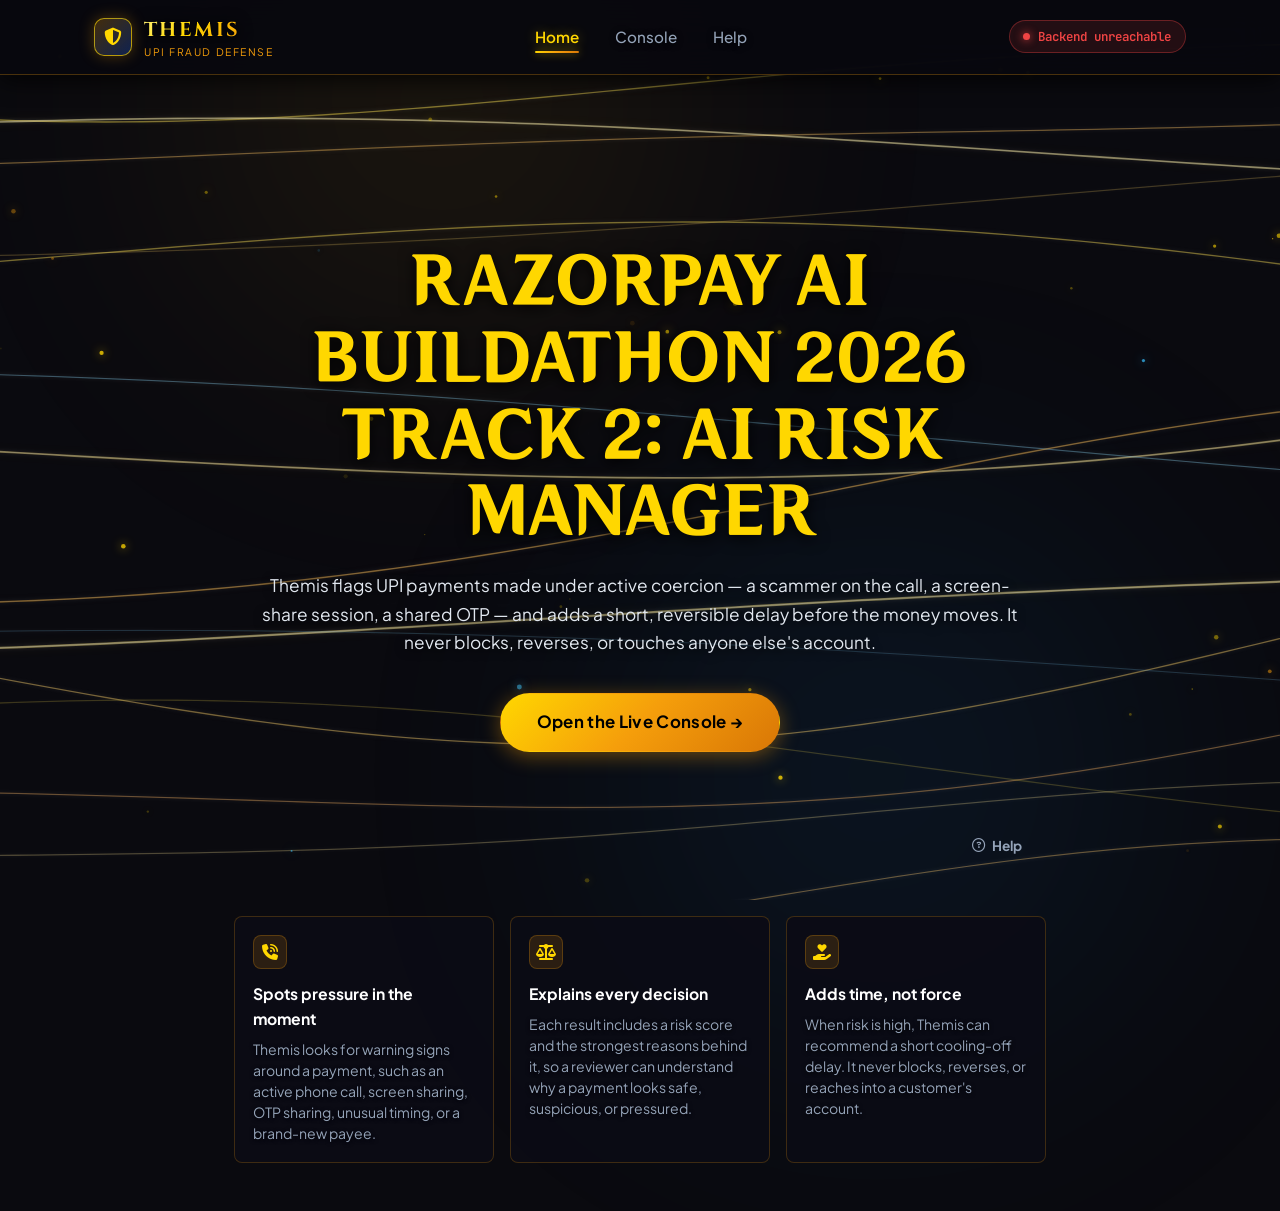
==== commit 0488207e: "Making changes to frontend and Finalising design" ====
--- a/frontend/index.html
+++ b/frontend/index.html
@@ -3,7 +3,7 @@
 <head>
   <meta charset="UTF-8">
   <meta name="viewport" content="width=device-width, initial-scale=1.0">
-  <title>Themis — Catching scams the victim authorized themselves</title>
+  <title>Themis — Razorpay AI Buildathon 2026</title>
   <link rel="stylesheet" href="https://cdnjs.cloudflare.com/ajax/libs/font-awesome/6.5.1/css/all.min.css">
   <link rel="preconnect" href="https://fonts.googleapis.com">
   <link rel="preconnect" href="https://fonts.gstatic.com" crossorigin>
@@ -49,13 +49,10 @@
     <div class="container container-hero-lock">
 
       <!-- Hero Block (Single prominent panel, generous padding) -->
-      <section class="home-hero-panel glass-panel animate-fade-in">
-        <h1 class="hero-eyebrow">
-          RAZORPAY AI BUILDATHON 2026 — TRACK 2: AI RISK MANAGER
-        </h1>
-
+      <!-- HYWenHei-85W is served locally from the project's available font asset. -->
+      <section class="home-hero-panel animate-fade-in">
         <h2 class="hero-lock-title">
-          Catching scams the victim <span class="gold-gradient-text">authorized themselves</span>
+          RAZORPAY AI BUILDATHON 2026 TRACK 2: AI RISK MANAGER
         </h2>
 
         <p class="hero-lock-subhead">
@@ -79,7 +76,7 @@
         <div class="feature-card">
           <div class="feature-card-icon"><i class="fa-solid fa-phone-volume"></i></div>
           <div class="feature-card-title">Spots pressure in the moment</div>
-          <p class="feature-card-copy">Sentinel looks for warning signs around a payment, such as an active phone call, screen sharing, OTP sharing, unusual timing, or a brand-new payee.</p>
+          <p class="feature-card-copy">Themis looks for warning signs around a payment, such as an active phone call, screen sharing, OTP sharing, unusual timing, or a brand-new payee.</p>
         </div>
 
         <div class="feature-card">
@@ -91,7 +88,7 @@
         <div class="feature-card">
           <div class="feature-card-icon"><i class="fa-solid fa-hand-holding-heart"></i></div>
           <div class="feature-card-title">Adds time, not force</div>
-          <p class="feature-card-copy">When risk is high, Sentinel can recommend a short cooling-off delay. It never blocks, reverses, or reaches into a customer's account.</p>
+          <p class="feature-card-copy">When risk is high, Themis can recommend a short cooling-off delay. It never blocks, reverses, or reaches into a customer's account.</p>
         </div>
       </section>
 
@@ -112,7 +109,7 @@
     let healthTimer = null;
     async function checkHealth() {
       const urlParams = new URLSearchParams(window.location.search);
-      const apiBase = urlParams.get('api') || sessionStorage.getItem('sentinel_api_base') || 'https://themis-razorpay-buildathon.onrender.com';
+      const apiBase = urlParams.get('api') || sessionStorage.getItem('themis_api_base') || 'https://themis-razorpay-buildathon.onrender.com';
       const dot = document.getElementById('navHealthDot');
       const text = document.getElementById('navHealthText');
       const pill = document.getElementById('navHealthPill');
--- a/frontend/styles.css
+++ b/frontend/styles.css
@@ -61,6 +61,14 @@
   --transition: all 0.25s cubic-bezier(0.16, 1, 0.3, 1);
 }
 
+@font-face {
+  font-family: "HYWenHei-85W";
+  src: url("hywenhei/zhcn.ttf") format("truetype");
+  font-weight: 900;
+  font-style: normal;
+  font-display: swap;
+}
+
 /* Reset & Global */
 *, *::before, *::after {
   box-sizing: border-box;
@@ -414,10 +422,15 @@
    PAGE 1: HOME (SINGLE SCREEN, MINIMAL SCROLL)
    ========================================================================== */
 .home-hero-panel {
-  padding: 3rem 2.75rem;
+  padding: 0;
   text-align: center;
+  min-height: calc(100vh - 9rem);
   margin-top: 1.5rem;
   margin-bottom: 2.5rem;
+  display: flex;
+  flex-direction: column;
+  justify-content: center;
+  align-items: center;
 }
 
 .hero-eyebrow {
@@ -434,13 +447,15 @@
 }
 
 .hero-lock-title {
-  font-size: 2.55rem;
+  font-family: "HYWenHei-85W", "Anton", "Archivo Black", sans-serif;
+  font-size: clamp(2.2rem, 5vw, 4.25rem);
   font-weight: 800;
   line-height: 1.2;
   margin-bottom: 1.25rem;
-  color: var(--text-white);
-  letter-spacing: -0.02em;
+  color: var(--gold-bright);
+  letter-spacing: 0;
   text-shadow: 0 3px 15px rgba(0, 0, 0, 0.95);
+  max-width: 800px;
 }
 
 .hero-lock-subhead {
@@ -543,17 +558,88 @@
 .console-split-layout {
   display: grid;
   grid-template-columns: 1.15fr 0.85fr;
+  grid-template-rows: max-content;
   gap: 1.5rem;
-  align-items: stretch;
+  align-items: start;
+  min-width: 0;
+}
+
+.console-right-stack {
+  display: flex;
+  flex-direction: column;
+  gap: 1rem;
+  min-width: 0;
+  align-self: start;
 }
 
 .console-zone {
   padding: 1.75rem;
+  min-width: 0;
+}
+
+.main-content--console .glass-panel,
+.main-content--console .custom-case-panel,
+.main-content--console .audit-panel-bottom,
+.main-content--console .sms-panel {
+  background: transparent;
+  border: 1px solid var(--gold-border);
+  border-radius: var(--radius-lg);
+  box-shadow: none;
+  backdrop-filter: none;
+  -webkit-backdrop-filter: none;
+}
+
+.main-content--console .glass-panel::before {
+  display: none;
+}
+
+.main-content--console .console-zone,
+.main-content--console .custom-case-panel,
+.main-content--console .audit-panel-bottom,
+.main-content--console .sms-panel {
+  text-shadow: 0 2px 7px rgba(0, 0, 0, 0.95);
+}
+
+.main-content--console .preset-card,
+.main-content--console .shap-pill,
+.main-content--console .release-control-compact,
+.main-content--console .sms-result-box,
+.main-content--console .audit-row-item {
+  background: transparent;
+  box-shadow: none;
+}
+
+.main-content--console .form-input {
+  background: transparent;
+  text-shadow: 0 1px 4px rgba(0, 0, 0, 0.95);
+}
+
+.main-content--console .form-input::placeholder {
+  color: var(--text-light);
+  opacity: 0.9;
+  text-shadow: 0 1px 4px rgba(0, 0, 0, 0.95);
+}
+
+.main-content--console .zone-title,
+.main-content--console .custom-case-header h3 {
+  color: var(--gold-bright);
+  font-weight: 800;
+}
+
+.main-content--console label,
+.main-content--console .preset-card-title,
+.main-content--console .custom-case-header p,
+.main-content--console .field-help,
+.main-content--console .flag-inline span,
+.main-content--console .sms-result-empty,
+.main-content--console .result-empty-state {
+  font-weight: 600;
+  color: var(--text-light);
 }
 
 .console-zone--left,
 .console-zone--right {
-  min-height: 620px;
+  min-height: 0;
 }
 
 .zone-header {
@@ -675,7 +761,9 @@
 }
 
 .btn-run-detection {
-  width: auto;
+  width: fit-content;
+  display: flex;
+  margin-left: auto;
   padding: 0.72rem 1.3rem;
   font-size: 0.92rem;
   margin-bottom: 1rem;
@@ -688,6 +776,13 @@
   margin-top: 0.2rem;
 }
 
+.main-content--console .custom-case-panel {
+  border: 1px solid var(--gold-border);
+  border-radius: var(--radius-lg);
+  padding: 1.25rem;
+  margin-top: 1.25rem;
+}
+
 .custom-case-header {
   margin-bottom: 0.8rem;
 }
@@ -704,7 +799,7 @@
 }
 
 .advanced-payload-body {
-  background: rgba(10, 10, 18, 0.85);
+  background: transparent;
   border: 1px solid rgba(245, 158, 11, 0.2);
   border-radius: var(--radius-sm);
   padding: 0.85rem;
@@ -712,6 +807,8 @@
 }
 
 .btn-custom-detection {
+  display: flex;
+  margin-left: auto;
   padding: 0.68rem 1.2rem;
   font-size: 0.88rem;
 }
@@ -721,12 +818,14 @@
   grid-template-columns: repeat(2, 1fr);
   gap: 0.6rem;
   margin-bottom: 0.75rem;
+  min-width: 0;
 }
 
 .field-item {
   display: flex;
   flex-direction: column;
   gap: 0.25rem;
+  min-width: 0;
 }
 
 .field-item label {
@@ -747,6 +846,13 @@
   outline: none;
 }
 
+.field-help {
+  display: block;
+  margin-top: -0.35rem;
+  font-size: 0.72rem;
+  color: var(--text-muted);
+}
+
 .form-input:focus {
   border-color: var(--gold-bright);
 }
@@ -993,7 +1099,8 @@
 
 /* SMS Panel */
 .sms-panel {
-  margin-top: 1.5rem;
+  margin-top: 1rem;
+  padding: 1.75rem;
 }
 
 .sms-grid {
@@ -1024,14 +1131,14 @@
 }
 
 .btn-sms-check {
-  align-self: flex-start;
+  align-self: flex-end;
   padding: 0.68rem 1.25rem;
   font-size: 0.9rem;
 }
 
 .sms-result-box {
   min-height: 216px;
-  background: rgba(10, 10, 18, 0.85);
+  background: transparent;
   border: 1px solid rgba(245, 158, 11, 0.2);
   border-radius: var(--radius-sm);
   padding: 1rem;
@@ -1086,7 +1193,7 @@
 
 /* AUDIT PANEL BOTTOM */
 .audit-panel-bottom {
-  margin-top: 1.5rem;
+  margin-top: 0;
   padding: 1.5rem;
 }
 
@@ -1099,7 +1206,7 @@
 .integrity-status-line {
   font-size: 0.82rem;
   color: var(--text-muted);
-  background: rgba(10, 10, 18, 0.85);
+  background: transparent;
   border: 1px solid rgba(245, 158, 11, 0.2);
   border-radius: var(--radius-sm);
   padding: 0.5rem 0.85rem;
@@ -1113,10 +1220,35 @@
 }
 
 .audit-row-item {
-  background: rgba(10, 10, 18, 0.8);
+  position: relative;
+  background: transparent;
   border: 1px solid rgba(255, 255, 255, 0.06);
   border-radius: var(--radius-sm);
   padding: 0.5rem 0.75rem;
+}
+
+.audit-row-item--connected::after {
+  content: '↓';
+  position: absolute;
+  left: 1rem;
+  bottom: -0.72rem;
+  z-index: 1;
+  color: var(--gold-primary);
+  font-size: 0.8rem;
+  text-shadow: 0 0 6px var(--gold-glow);
+}
+
+.audit-event-description {
+  color: var(--text-light);
+  font-size: 0.78rem;
+  line-height: 1.4;
+  margin-bottom: 0.25rem;
+}
+
+.audit-hash-hint {
+  color: var(--text-muted);
+  font-family: 'Plus Jakarta Sans', sans-serif;
+  font-size: 0.65rem;
 }
 
 .audit-row-top {
@@ -1243,6 +1375,7 @@
   .nav-status { display: none; }
   .hero-lock-title { font-size: 2rem; }
   .preset-grid-2x2 { grid-template-columns: 1fr; }
+  .payload-fields-grid { grid-template-columns: 1fr; }
   .hero-help-link {
     position: static;
     margin-top: 1rem;
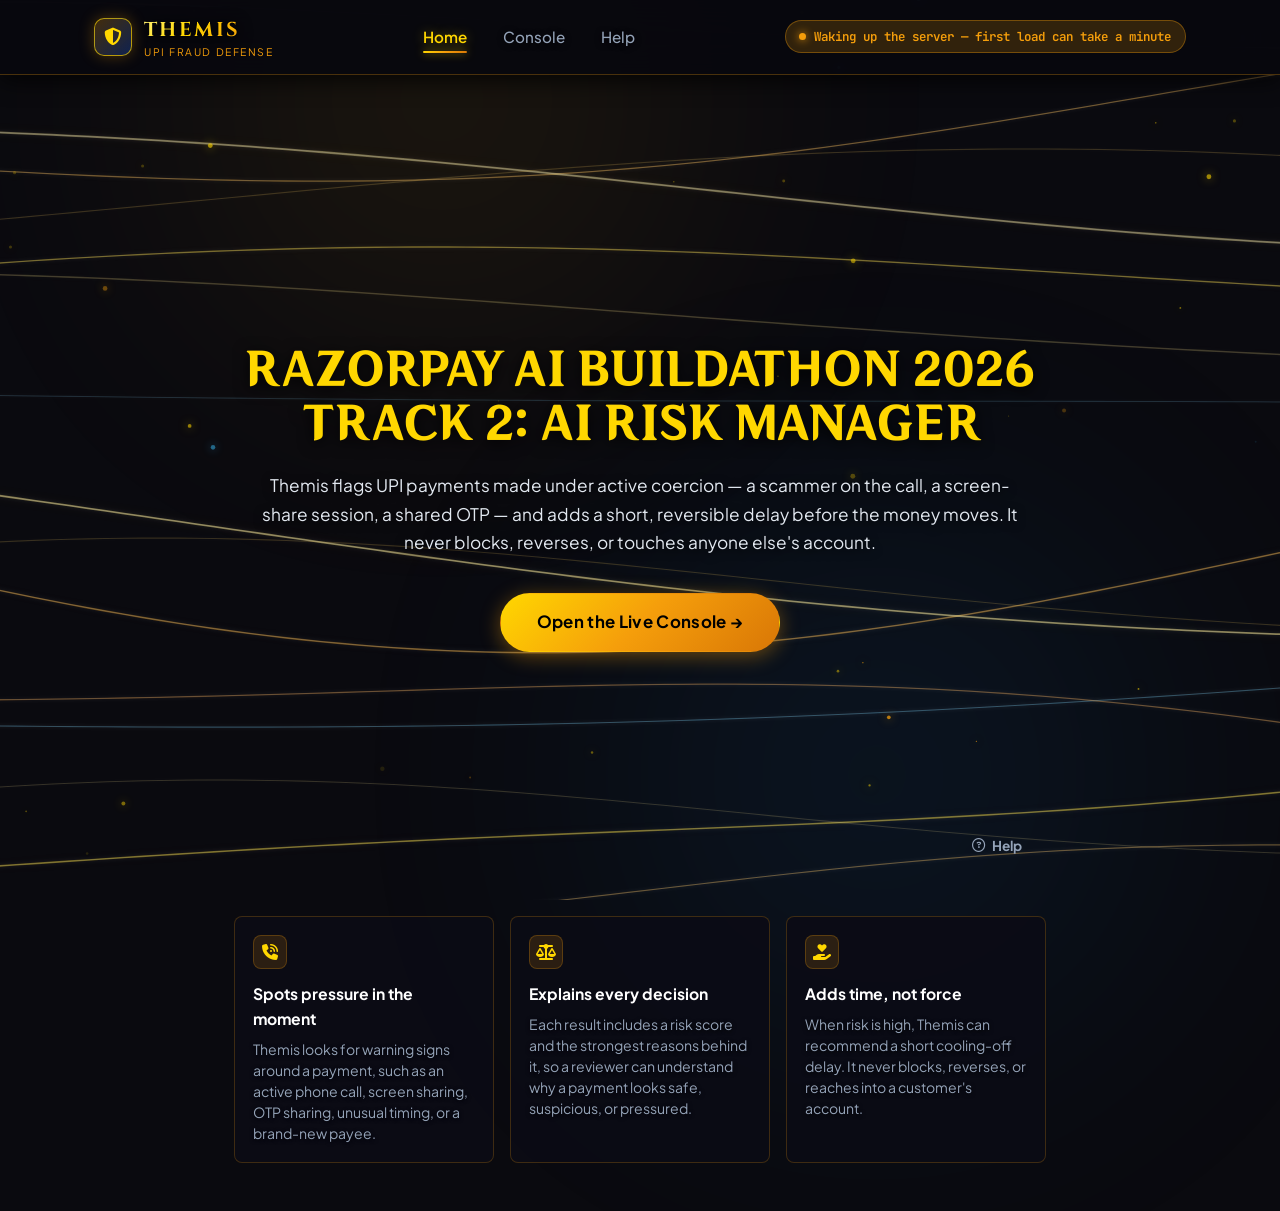
==== commit 7657eed7: "Improved Frontend" ====
--- a/frontend/index.html
+++ b/frontend/index.html
@@ -52,7 +52,8 @@
       <!-- HYWenHei-85W is served locally from the project's available font asset. -->
       <section class="home-hero-panel animate-fade-in">
         <h2 class="hero-lock-title">
-          RAZORPAY AI BUILDATHON 2026 TRACK 2: AI RISK MANAGER
+          RAZORPAY AI BUILDATHON 2026<br>
+          TRACK 2: AI RISK MANAGER
         </h2>
 
         <p class="hero-lock-subhead">
@@ -107,6 +108,7 @@
 
     // Health Status Check with Auto-Retry
     let healthTimer = null;
+    let healthRetryStartedAt = Date.now();
     async function checkHealth() {
       const urlParams = new URLSearchParams(window.location.search);
       const apiBase = urlParams.get('api') || sessionStorage.getItem('themis_api_base') || 'https://themis-razorpay-buildathon.onrender.com';
@@ -125,13 +127,20 @@
         }
         dot.className = 'pulse-dot';
         pill.className = 'nav-status';
+        healthRetryStartedAt = Date.now();
 
         if (healthTimer) clearTimeout(healthTimer);
         healthTimer = setTimeout(checkHealth, 30000);
       } catch (e) {
-        text.textContent = 'Backend unreachable';
-        dot.className = 'pulse-dot danger';
-        pill.className = 'nav-status offline';
+        if (Date.now() - healthRetryStartedAt < 60000) {
+          text.textContent = 'Waking up the server — first load can take a minute';
+          dot.className = 'pulse-dot waking';
+          pill.className = 'nav-status waking';
+        } else {
+          text.textContent = 'Backend unreachable';
+          dot.className = 'pulse-dot danger';
+          pill.className = 'nav-status offline';
+        }
 
         if (healthTimer) clearTimeout(healthTimer);
         healthTimer = setTimeout(checkHealth, 4000);
--- a/frontend/styles.css
+++ b/frontend/styles.css
@@ -302,6 +302,17 @@
   box-shadow: 0 0 8px var(--danger);
 }
 
+.nav-status.waking {
+  background: var(--warning-bg);
+  border-color: var(--warning-border);
+  color: var(--warning);
+}
+
+.pulse-dot.waking {
+  background: var(--warning);
+  box-shadow: 0 0 8px var(--warning);
+}
+
 @keyframes pulseDot {
   0%, 100% { opacity: 1; transform: scale(1); }
   50% { opacity: 0.4; transform: scale(0.8); }
@@ -448,7 +459,7 @@
 
 .hero-lock-title {
   font-family: "HYWenHei-85W", "Anton", "Archivo Black", sans-serif;
-  font-size: clamp(2.2rem, 5vw, 4.25rem);
+  font-size: clamp(1.05rem, 5vw, 2.8rem);
   font-weight: 800;
   line-height: 1.2;
   margin-bottom: 1.25rem;
@@ -456,6 +467,7 @@
   letter-spacing: 0;
   text-shadow: 0 3px 15px rgba(0, 0, 0, 0.95);
   max-width: 800px;
+  white-space: nowrap;
 }
 
 .hero-lock-subhead {
@@ -589,6 +601,16 @@
   -webkit-backdrop-filter: none;
 }
 
+.main-content--console {
+  font-size: 1.05rem;
+  line-height: 1.65;
+}
+
+.main-content--console button,
+.main-content--console .btn {
+  font-size: 1rem;
+}
+
 .main-content--console .glass-panel::before {
   display: none;
 }
@@ -637,6 +659,20 @@
   color: var(--text-light);
 }
 
+body:has(.main-content--console) .ambient-glow {
+  animation-name: consoleAmbientPulse;
+}
+
+body:has(.main-content--console) #wutheringCanvas {
+  opacity: 0.35;
+}
+
+@keyframes consoleAmbientPulse {
+  0% { transform: scale(1) translateY(0); opacity: 0.025; }
+  50% { transform: scale(1.08) translateY(-12px); opacity: 0.05; }
+  100% { transform: scale(0.98) translateY(8px); opacity: 0.03; }
+}
+
 .console-zone--left,
 .console-zone--right {
   min-height: 0;
@@ -649,7 +685,7 @@
 }
 
 .zone-title {
-  font-size: 1.05rem;
+  font-size: 1.15rem;
   font-weight: 700;
   color: var(--text-white);
   letter-spacing: 0.02em;
@@ -690,7 +726,7 @@
 }
 
 .preset-tag {
-  font-size: 0.68rem;
+  font-size: 0.75rem;
   font-weight: 800;
   letter-spacing: 0.08em;
   text-transform: uppercase;
@@ -707,7 +743,7 @@
 .tag-highvalue { background: rgba(56, 189, 248, 0.18); color: #38bdf8; }
 
 .preset-card-title {
-  font-size: 0.86rem;
+  font-size: 0.96rem;
   font-weight: 600;
   color: var(--text-white);
   line-height: 1.45;
@@ -788,13 +824,13 @@
 }
 
 .custom-case-header h3 {
-  font-size: 0.96rem;
+  font-size: 1.05rem;
   color: var(--text-white);
   margin-bottom: 0.25rem;
 }
 
 .custom-case-header p {
-  font-size: 0.8rem;
+  font-size: 0.92rem;
   color: var(--text-muted);
 }
 
@@ -806,6 +842,26 @@
   margin-bottom: 0.85rem;
 }
 
+.form-stage + .form-stage {
+  border-top: 1px solid rgba(245, 158, 11, 0.2);
+  margin-top: 1.15rem;
+  padding-top: 1.05rem;
+}
+
+.form-stage-title {
+  color: var(--gold-primary);
+  font-size: 0.88rem;
+  font-weight: 800;
+  letter-spacing: 0.08em;
+  margin-bottom: 0.65rem;
+  text-transform: uppercase;
+}
+
+.form-stage--device .payload-flags-row {
+  border-top: 0;
+  padding-top: 0;
+}
+
 .btn-custom-detection {
   display: flex;
   margin-left: auto;
@@ -822,17 +878,20 @@
 }
 
 .field-item {
-  display: flex;
-  flex-direction: column;
+  display: grid;
+  grid-template-rows: 1.82rem 0.94rem auto;
   gap: 0.25rem;
   min-width: 0;
 }
 
 .field-item label {
-  font-size: 0.7rem;
+  font-size: 0.78rem;
+  line-height: 1.3;
+  min-height: 1.82rem;
   color: var(--text-muted);
   text-transform: uppercase;
   font-weight: 600;
+  grid-row: 1;
 }
 
 .form-input {
@@ -842,15 +901,20 @@
   padding: 0.4rem 0.6rem;
   color: var(--text-white);
   font-family: 'JetBrains Mono', monospace;
-  font-size: 0.8rem;
+  font-size: 0.88rem;
   outline: none;
 }
 
 .field-help {
   display: block;
   margin-top: -0.35rem;
-  font-size: 0.72rem;
+  font-size: 0.78rem;
   color: var(--text-muted);
+  grid-row: 2;
+}
+
+.field-item .form-input {
+  grid-row: 3;
 }
 
 .form-input:focus {
@@ -869,7 +933,7 @@
   display: flex;
   align-items: center;
   gap: 0.35rem;
-  font-size: 0.75rem;
+  font-size: 0.84rem;
   color: var(--text-light);
   cursor: pointer;
 }
@@ -883,7 +947,7 @@
   text-align: center;
   padding: 4.5rem 1.5rem;
   color: var(--text-muted);
-  font-size: 0.92rem;
+  font-size: 1rem;
 }
 
 /* 1. Score Block & Gauge */
@@ -894,7 +958,7 @@
 .score-line-labels {
   display: flex;
   justify-content: space-between;
-  font-size: 0.8rem;
+  font-size: 0.88rem;
   font-weight: 700;
   text-transform: uppercase;
   color: var(--text-muted);
@@ -933,7 +997,7 @@
 }
 
 .score-numeric-val {
-  font-size: 1.8rem;
+  font-size: 3rem;
   font-weight: 800;
   font-family: 'JetBrains Mono', monospace;
   line-height: 1;
@@ -941,7 +1005,7 @@
 
 /* 2. Action Result Line */
 .result-action-line {
-  font-size: 1.05rem;
+  font-size: 1.08rem;
   font-weight: 800;
   padding: 0.65rem 0.9rem;
   border-radius: var(--radius-sm);
@@ -981,7 +1045,7 @@
 }
 
 .narration-quote {
-  font-size: 0.85rem;
+  font-size: 0.96rem;
   color: var(--text-light);
   line-height: 1.45;
   font-style: italic;
@@ -1197,6 +1261,104 @@
   padding: 1.5rem;
 }
 
+.result-plain-summary,
+.result-action-block,
+.technical-details {
+  margin-bottom: 1.15rem;
+}
+
+.result-plain-summary h3,
+.result-action-block h3 {
+  color: var(--gold-primary);
+  font-size: 0.92rem;
+  letter-spacing: 0.05em;
+  margin-bottom: 0.5rem;
+  text-transform: uppercase;
+}
+
+.result-plain-summary p {
+  color: var(--text-light);
+  font-size: 1rem;
+  line-height: 1.55;
+  margin-bottom: 0.7rem;
+}
+
+.plain-reasons-list {
+  display: grid;
+  gap: 0.4rem;
+}
+
+.plain-reason-item {
+  border-left: 3px solid var(--gold-primary);
+  color: var(--text-light);
+  font-size: 0.95rem;
+  padding: 0.35rem 0.7rem;
+}
+
+.plain-reason-empty,
+.technical-details,
+.technical-details-heading,
+.technical-feature-item {
+  color: var(--text-muted);
+}
+
+.technical-details {
+  border-top: 1px solid rgba(255, 255, 255, 0.1);
+  padding-top: 0.75rem;
+}
+
+.technical-details-heading,
+.audit-technical-heading,
+.audit-timeline-heading {
+  font-size: 0.78rem;
+  font-weight: 800;
+  letter-spacing: 0.08em;
+  margin-bottom: 0.45rem;
+  text-transform: uppercase;
+}
+
+.technical-details-heading span {
+  color: var(--text-dim);
+  font-family: 'JetBrains Mono', monospace;
+  margin-left: 0.4rem;
+}
+
+.technical-feature-list,
+.audit-technical-list {
+  display: grid;
+  gap: 0.25rem;
+}
+
+.technical-feature-item,
+.audit-technical-item {
+  font-size: 0.72rem;
+  line-height: 1.4;
+  overflow-wrap: anywhere;
+}
+
+.scoring-guide-panel {
+  border: 1px solid var(--gold-border);
+  border-radius: var(--radius-lg);
+  padding: 1.5rem;
+  color: var(--text-light);
+  text-shadow: 0 2px 7px rgba(0, 0, 0, 0.95);
+}
+
+.scoring-guide-panel .zone-title {
+  color: var(--gold-bright);
+  margin-bottom: 0.85rem;
+}
+
+.scoring-guide-list {
+  display: grid;
+  gap: 0.6rem;
+  margin: 0;
+  padding-left: 1.4rem;
+  color: var(--text-light);
+  font-size: 0.86rem;
+  line-height: 1.45;
+}
+
 .audit-header-row {
   display: flex;
   align-items: center;
@@ -1211,6 +1373,47 @@
   border-radius: var(--radius-sm);
   padding: 0.5rem 0.85rem;
   margin-bottom: 1rem;
+}
+
+.audit-explanation {
+  color: var(--text-muted);
+  font-size: 0.82rem;
+  line-height: 1.45;
+  margin: -0.55rem 0 1rem;
+}
+
+.audit-timeline-heading {
+  color: var(--gold-primary);
+  margin-top: 0.8rem;
+}
+
+.audit-timeline-item {
+  display: grid;
+  grid-template-columns: minmax(7.5rem, auto) 1fr;
+  gap: 0.7rem;
+  padding: 0.65rem 0;
+  border-bottom: 1px solid rgba(255, 255, 255, 0.08);
+}
+
+.audit-timeline-time {
+  color: var(--gold-light);
+  font-family: 'JetBrains Mono', monospace;
+  font-size: 0.78rem;
+}
+
+.audit-timeline-what {
+  color: var(--text-light);
+  font-size: 0.9rem;
+  line-height: 1.4;
+}
+
+.audit-technical-heading {
+  color: var(--text-muted);
+  font-size: 0.78rem;
+  font-weight: 800;
+  letter-spacing: 0.08em;
+  margin: 0.9rem 0 0.45rem;
+  text-transform: uppercase;
 }
 
 .audit-timeline-compact {
@@ -1373,7 +1576,7 @@
   .nav-links.active { display: flex; }
   .nav-toggle { display: block; }
   .nav-status { display: none; }
-  .hero-lock-title { font-size: 2rem; }
+  .hero-lock-title { font-size: 1.05rem; }
   .preset-grid-2x2 { grid-template-columns: 1fr; }
   .payload-fields-grid { grid-template-columns: 1fr; }
   .hero-help-link {
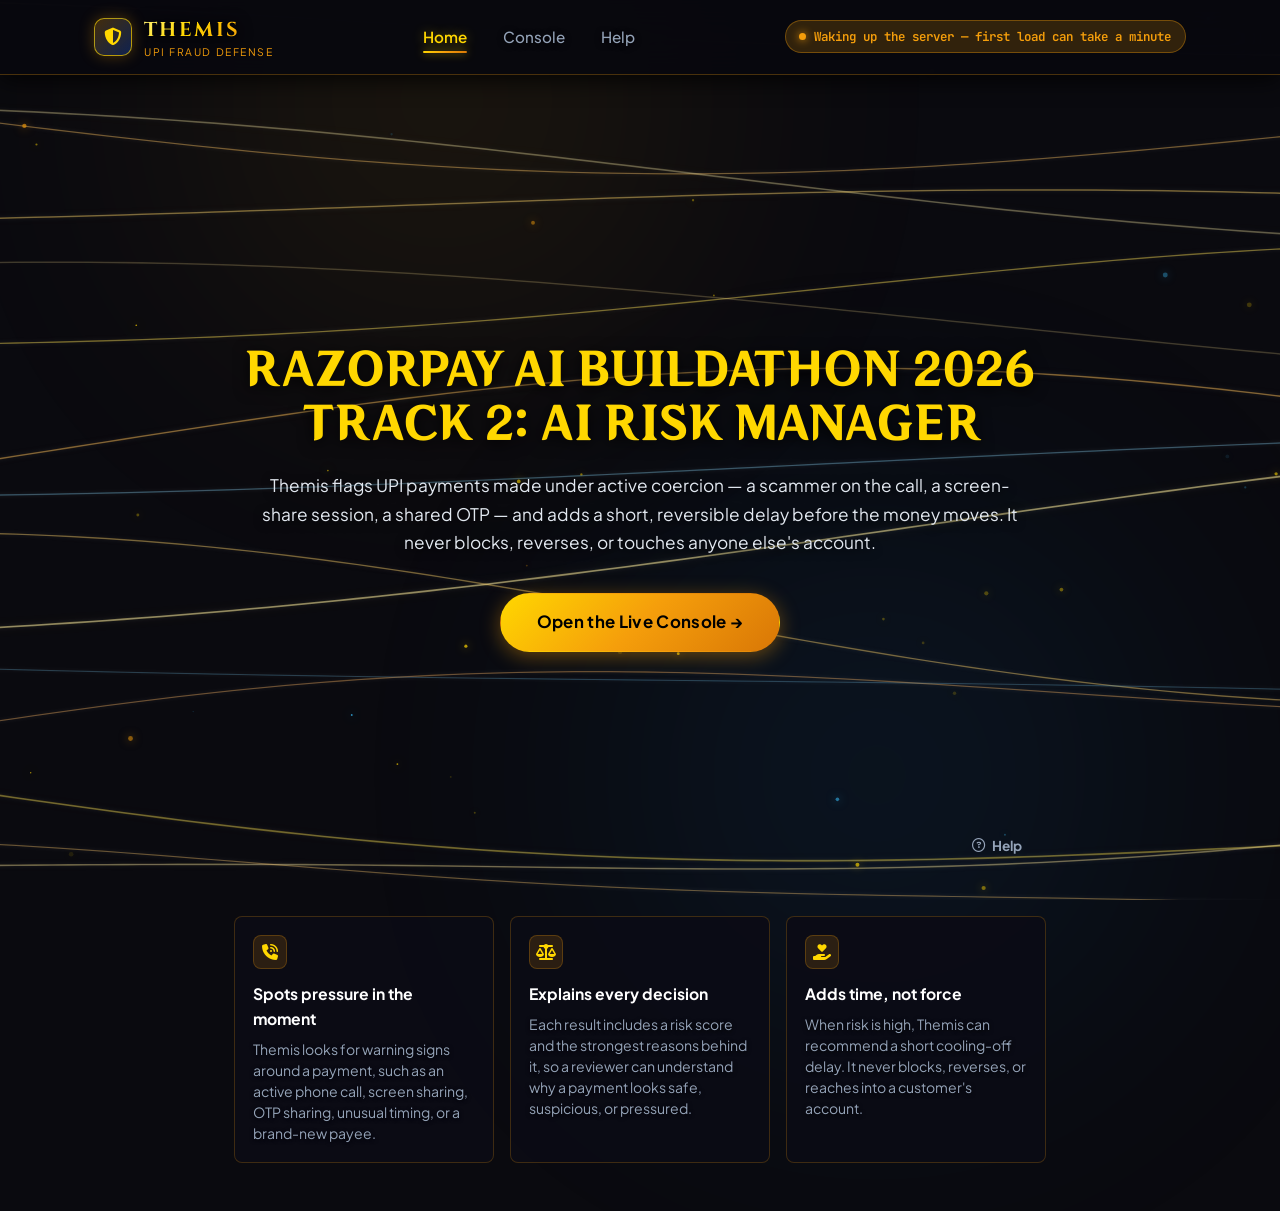
==== commit e953ecbb: "docs: align deployment, API, and mobile roadmap documentation" ====
--- a/frontend/index.html
+++ b/frontend/index.html
@@ -121,9 +121,9 @@
         if (!res.ok) throw new Error('Health check failed');
         const data = await res.json();
         if (data.is_dummy_model === false) {
-          text.textContent = `Model loaded — ${data.n_features || 28} features`;
+          text.textContent = 'Model loaded';
         } else {
-          text.textContent = `Demo model loaded — ${data.n_features || 28} features`;
+          text.textContent = 'Model loaded';
         }
         dot.className = 'pulse-dot';
         pill.className = 'nav-status';
--- a/frontend/styles.css
+++ b/frontend/styles.css
@@ -1334,29 +1334,6 @@
   font-size: 0.72rem;
   line-height: 1.4;
   overflow-wrap: anywhere;
-}
-
-.scoring-guide-panel {
-  border: 1px solid var(--gold-border);
-  border-radius: var(--radius-lg);
-  padding: 1.5rem;
-  color: var(--text-light);
-  text-shadow: 0 2px 7px rgba(0, 0, 0, 0.95);
-}
-
-.scoring-guide-panel .zone-title {
-  color: var(--gold-bright);
-  margin-bottom: 0.85rem;
-}
-
-.scoring-guide-list {
-  display: grid;
-  gap: 0.6rem;
-  margin: 0;
-  padding-left: 1.4rem;
-  color: var(--text-light);
-  font-size: 0.86rem;
-  line-height: 1.45;
 }
 
 .audit-header-row {
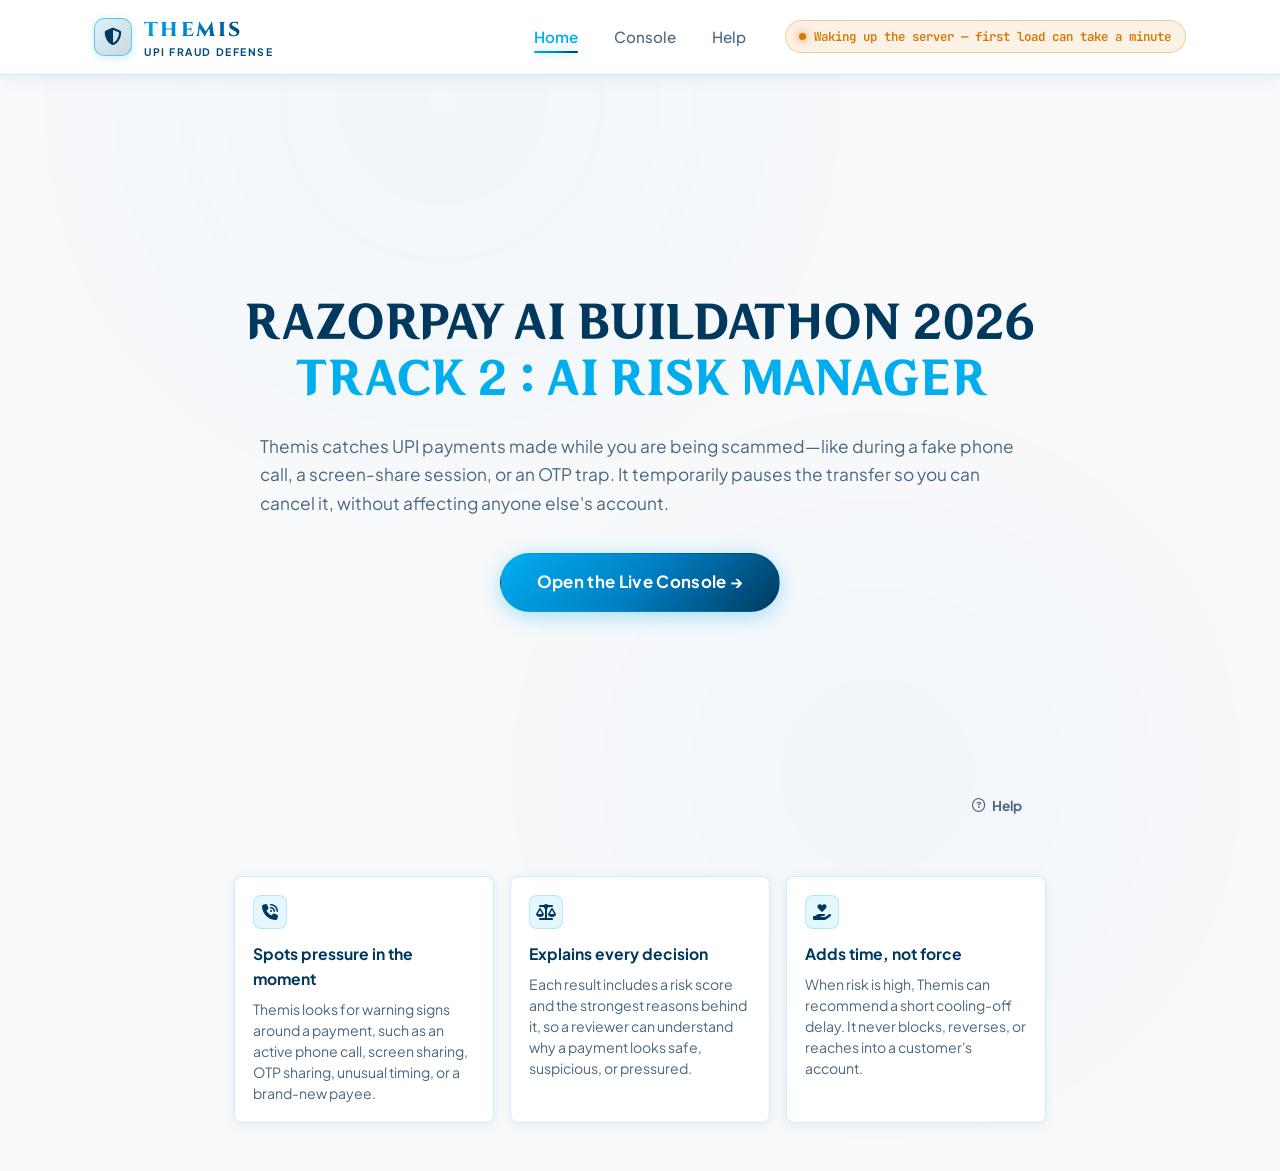
==== commit dedc7818: "Frontend final touches" ====
--- a/frontend/index.html
+++ b/frontend/index.html
@@ -52,12 +52,12 @@
       <!-- HYWenHei-85W is served locally from the project's available font asset. -->
       <section class="home-hero-panel animate-fade-in">
         <h2 class="hero-lock-title">
-          RAZORPAY AI BUILDATHON 2026<br>
-          TRACK 2: AI RISK MANAGER
+          <span class="hero-title-main">RAZORPAY AI BUILDATHON 2026</span><br>
+          <span class="hero-title-sub">TRACK 2 : AI RISK MANAGER</span>
         </h2>
 
         <p class="hero-lock-subhead">
-          Themis flags UPI payments made under active coercion — a scammer on the call, a screen-share session, a shared OTP — and adds a short, reversible delay before the money moves. It never blocks, reverses, or touches anyone else's account.
+          Themis catches UPI payments made while you are being scammed—like during a fake phone call, a screen-share session, or an OTP trap. It temporarily pauses the transfer so you can cancel it, without affecting anyone else's account.
         </p>
 
         <div class="hero-lock-actions">
--- a/frontend/styles.css
+++ b/frontend/styles.css
@@ -1,63 +1,71 @@
 /* ==========================================================================
-   THEMIS — Wuthering Waves Ethereal Theme Stylesheet
+   THEMIS — Barclays-Style Light Banking Theme Stylesheet
    Final Content & Layout Lock
-   Color Palette: Deep Black (#0a0a0f), Amber Gold (#f59e0b, #ffd700),
-                  Electric Blue (#2563eb), Cyan (#0ea5e9)
+   Color Palette: White/Light-Grey backgrounds, Barclays Blue (#00AEEF),
+                  Deep Navy (#00395D), Clean whites & soft shadows
    ========================================================================== */
 
 :root {
-  /* Colors */
-  --bg-void: #0a0a0f;
-  
-  /* Guaranteed-Opaque Glassmorphism Scrims */
-  --bg-panel: rgba(12, 12, 22, 0.94);
-  --bg-panel-elevated: rgba(18, 18, 32, 0.96);
-  --bg-panel-hover: rgba(24, 24, 42, 0.98);
-  --bg-panel-subtle: rgba(10, 10, 18, 0.90);
-  
-  --gold-primary: #f59e0b;
-  --gold-bright: #ffd700;
-  --gold-light: #fef08a;
-  --gold-dark: #b45309;
-  --gold-glow: rgba(245, 158, 11, 0.28);
-  --gold-glow-strong: rgba(255, 215, 0, 0.5);
-  --gold-border: rgba(245, 158, 11, 0.28);
-  --gold-border-hover: rgba(255, 215, 0, 0.65);
-
-  --electric-blue: #2563eb;
-  --cyan: #0ea5e9;
-  --cyan-glow: rgba(14, 165, 233, 0.35);
-
-  --text-white: #ffffff;
-  --text-light: #f1f5f9;
-  --text-muted: #94a3b8;
-  --text-dim: #64748b;
-
-  --success: #10b981;
-  --success-bg: rgba(16, 185, 129, 0.18);
-  --success-border: rgba(16, 185, 129, 0.35);
-
-  --warning: #f59e0b;
-  --warning-bg: rgba(245, 158, 11, 0.18);
-  --warning-border: rgba(245, 158, 11, 0.35);
-
-  --danger: #ef4444;
-  --danger-bg: rgba(239, 68, 68, 0.18);
-  --danger-border: rgba(239, 68, 68, 0.35);
-
-  /* Gradients */
-  --grad-gold: linear-gradient(135deg, #ffd700 0%, #f59e0b 50%, #d97706 100%);
-  --grad-gold-text: linear-gradient(135deg, #fff380 0%, #ffd700 45%, #f59e0b 100%);
-  --grad-cyan-blue: linear-gradient(135deg, #38bdf8 0%, #2563eb 100%);
-
-  /* Radius & Shadows */
+  /* ── Core backgrounds ── */
+  --bg-void: #f7f9fb;                  /* replaces dark #0a0a0f — page background */
+
+  /* Panels / cards (white with subtle transparency for glass-panel contexts) */
+  --bg-panel: rgba(255, 255, 255, 0.97);
+  --bg-panel-elevated: rgba(255, 255, 255, 0.99);
+  --bg-panel-hover: rgba(240, 246, 252, 0.99);
+  --bg-panel-subtle: rgba(247, 249, 251, 0.95);
+
+  /* ── Brand / accent colours ── */
+  /* "gold-*" variable names kept so downstream selectors need zero edits */
+  --gold-primary: #00AEEF;             /* Barclays cyan-blue — replaces amber */
+  --gold-bright: #00AEEF;             /* Barclays cyan-blue — replaces bright gold */
+  --gold-light: #b3e8fb;              /* light tint of brand blue */
+  --gold-dark: #00395D;               /* deep Barclays navy — replaces dark amber */
+  --gold-glow: rgba(0, 174, 239, 0.18);
+  --gold-glow-strong: rgba(0, 174, 239, 0.35);
+  --gold-border: rgba(0, 174, 239, 0.22);
+  --gold-border-hover: rgba(0, 174, 239, 0.55);
+
+  /* Secondary blues */
+  --electric-blue: #00395D;           /* deep navy */
+  --cyan: #00AEEF;                    /* brand cyan-blue */
+  --cyan-glow: rgba(0, 174, 239, 0.25);
+
+  /* ── Text ── */
+  --text-white: #ffffff;              /* kept for buttons/badges on coloured bg */
+  --text-light: #00395D;              /* primary readable text on white — deep navy */
+  --text-muted: #4a6880;              /* secondary text — muted steel-blue */
+  --text-dim: #7a96a8;               /* de-emphasised text */
+
+  /* ── Semantic states ── */
+  --success: #16a34a;                 /* green — kept, darkened for light bg readability */
+  --success-bg: rgba(22, 163, 74, 0.10);
+  --success-border: rgba(22, 163, 74, 0.30);
+
+  --warning: #d97706;
+  --warning-bg: rgba(217, 119, 6, 0.10);
+  --warning-border: rgba(217, 119, 6, 0.30);
+
+  --danger: #dc2626;
+  --danger-bg: rgba(220, 38, 38, 0.10);
+  --danger-border: rgba(220, 38, 38, 0.30);
+
+  /* ── Gradients ── */
+  /* Primary CTA: bright blue → deep navy */
+  --grad-gold: linear-gradient(135deg, #00AEEF 0%, #007fc4 50%, #00395D 100%);
+  /* Brand text gradient: cyan-blue sweep */
+  --grad-gold-text: linear-gradient(135deg, #00AEEF 0%, #007fc4 50%, #00395D 100%);
+  --grad-cyan-blue: linear-gradient(135deg, #00AEEF 0%, #00395D 100%);
+
+  /* ── Radius & Shadows ── */
   --radius-sm: 8px;
   --radius-md: 14px;
   --radius-lg: 18px;
   --radius-xl: 24px;
   --radius-full: 9999px;
 
-  --shadow-panel: 0 14px 35px -5px rgba(0, 0, 0, 0.85), 0 0 20px -5px rgba(245, 158, 11, 0.12);
+  /* Soft banking-card shadow — no dark glow, clean lift */
+  --shadow-panel: 0 4px 24px -4px rgba(0, 57, 93, 0.12), 0 1px 6px rgba(0, 57, 93, 0.07);
   --transition: all 0.25s cubic-bezier(0.16, 1, 0.3, 1);
 }
 
@@ -93,6 +101,7 @@
 
 /* Background Canvas */
 #wutheringCanvas {
+  display: none;
   position: fixed;
   top: 0;
   left: 0;
@@ -102,21 +111,21 @@
   pointer-events: none;
 }
 
-/* Ambient Radial Glows */
+/* Ambient Radial Glows — very subtle tints on the light background */
 .ambient-glow {
   position: fixed;
   border-radius: 50%;
   filter: blur(140px);
   pointer-events: none;
   z-index: 0;
-  opacity: 0.10;
+  opacity: 0.18;
   animation: ambientPulse 16s ease-in-out infinite alternate;
 }
 
 .ambient-gold-top {
   width: 500px;
   height: 500px;
-  background: radial-gradient(circle, #ffd700 0%, #f59e0b 60%, transparent 70%);
+  background: radial-gradient(circle, rgba(0, 174, 239, 0.35) 0%, rgba(0, 127, 196, 0.18) 60%, transparent 70%);
   top: -150px;
   left: 15%;
 }
@@ -124,16 +133,16 @@
 .ambient-blue-bottom {
   width: 550px;
   height: 550px;
-  background: radial-gradient(circle, #2563eb 0%, #0ea5e9 60%, transparent 70%);
+  background: radial-gradient(circle, rgba(0, 57, 93, 0.20) 0%, rgba(0, 174, 239, 0.10) 60%, transparent 70%);
   bottom: -150px;
   right: 10%;
   animation-delay: -8s;
 }
 
 @keyframes ambientPulse {
-  0% { transform: scale(1) translateY(0); opacity: 0.08; }
-  50% { transform: scale(1.15) translateY(-20px); opacity: 0.12; }
-  100% { transform: scale(0.95) translateY(15px); opacity: 0.09; }
+  0% { transform: scale(1) translateY(0); opacity: 0.12; }
+  50% { transform: scale(1.15) translateY(-20px); opacity: 0.20; }
+  100% { transform: scale(0.95) translateY(15px); opacity: 0.14; }
 }
 
 /* Typography Utility */
@@ -151,7 +160,6 @@
   -webkit-background-clip: text;
   -webkit-text-fill-color: transparent;
   display: inline-block;
-  filter: drop-shadow(0 2px 8px rgba(0, 0, 0, 0.95)) drop-shadow(0 0 1px rgba(0, 0, 0, 0.9));
 }
 
 /* ==========================================================================
@@ -163,11 +171,11 @@
   left: 0;
   width: 100%;
   z-index: 1000;
-  background: rgba(8, 8, 14, 0.94);
+  background: rgba(255, 255, 255, 0.97);
   backdrop-filter: blur(20px);
   -webkit-backdrop-filter: blur(20px);
   border-bottom: 1px solid var(--gold-border);
-  box-shadow: 0 4px 25px rgba(0, 0, 0, 0.85);
+  box-shadow: 0 2px 16px rgba(0, 57, 93, 0.08);
   transition: var(--transition);
 }
 
@@ -178,6 +186,7 @@
   display: flex;
   align-items: center;
   justify-content: space-between;
+  position: relative;
 }
 
 .brand-logo {
@@ -185,35 +194,37 @@
   align-items: center;
   gap: 0.75rem;
   text-decoration: none;
-  color: var(--text-white);
+  color: var(--electric-blue);
 }
 
 .logo-shield-badge {
   width: 38px;
   height: 38px;
   border-radius: 10px;
-  background: linear-gradient(135deg, rgba(245, 158, 11, 0.25) 0%, rgba(37, 99, 235, 0.3) 100%);
+  background: linear-gradient(135deg, rgba(0, 174, 239, 0.15) 0%, rgba(0, 57, 93, 0.20) 100%);
   border: 1px solid var(--gold-border-hover);
   display: flex;
   align-items: center;
   justify-content: center;
-  color: var(--gold-bright);
+  color: var(--gold-dark);
   font-size: 1.1rem;
-  box-shadow: 0 0 15px rgba(245, 158, 11, 0.3);
+  box-shadow: 0 2px 10px rgba(0, 174, 239, 0.20);
   transition: var(--transition);
 }
 
 .brand-name {
   font-size: 1.25rem;
-  font-weight: 700;
+  font-weight: 800;
   letter-spacing: 0.12em;
   text-transform: uppercase;
   font-family: 'Cinzel', 'Plus Jakarta Sans', serif;
+  color: #002340;
 }
 
 .brand-tag {
   font-size: 0.65rem;
-  color: var(--gold-primary);
+  color: #004b7a;
+  font-weight: 700;
   letter-spacing: 0.15em;
   text-transform: uppercase;
   margin-top: -2px;
@@ -227,6 +238,15 @@
   list-style: none;
 }
 
+@media (min-width: 681px) {
+  .nav-links {
+    position: absolute;
+    left: 50%;
+    transform: translateX(-50%);
+  }
+}
+
+
 .nav-link {
   position: relative;
   text-decoration: none;
@@ -235,11 +255,10 @@
   font-weight: 500;
   padding: 0.4rem 0;
   transition: var(--transition);
-  text-shadow: 0 1px 6px rgba(0, 0, 0, 0.9);
 }
 
 .nav-link:hover {
-  color: var(--text-white);
+  color: var(--electric-blue);
 }
 
 .nav-link::after {
@@ -254,7 +273,7 @@
   transform: scaleX(0);
   transform-origin: center;
   transition: transform 0.3s cubic-bezier(0.16, 1, 0.3, 1);
-  box-shadow: 0 0 8px rgba(255, 215, 0, 0.7);
+  box-shadow: 0 0 8px rgba(0, 174, 239, 0.55);
 }
 
 .nav-link:hover::after,
@@ -265,7 +284,7 @@
 .nav-link.active {
   color: var(--gold-bright);
   font-weight: 600;
-  text-shadow: 0 0 12px rgba(255, 215, 0, 0.4);
+  text-shadow: none;
 }
 
 .nav-status {
@@ -322,7 +341,7 @@
   display: none;
   background: none;
   border: 1px solid var(--gold-border);
-  color: var(--gold-bright);
+  color: var(--gold-dark);
   font-size: 1.2rem;
   padding: 0.5rem 0.75rem;
   border-radius: var(--radius-sm);
@@ -376,7 +395,7 @@
   left: 0;
   right: 0;
   height: 1px;
-  background: linear-gradient(90deg, transparent 0%, rgba(255, 215, 0, 0.45) 50%, transparent 100%);
+  background: linear-gradient(90deg, transparent 0%, rgba(0, 174, 239, 0.40) 50%, transparent 100%);
 }
 
 /* ==========================================================================
@@ -404,28 +423,28 @@
 
 .btn-gold {
   background: var(--grad-gold);
-  color: #000000;
-  box-shadow: 0 4px 20px rgba(245, 158, 11, 0.4);
+  color: #ffffff;
+  box-shadow: 0 4px 20px rgba(0, 174, 239, 0.35);
   font-weight: 700;
 }
 
 .btn-gold:hover {
   transform: translateY(-2px);
-  box-shadow: 0 6px 28px rgba(255, 215, 0, 0.6);
+  box-shadow: 0 6px 28px rgba(0, 174, 239, 0.50);
   filter: brightness(1.08);
 }
 
 .btn-ghost {
-  background: rgba(15, 15, 25, 0.88);
-  color: var(--text-white);
-  border-color: rgba(245, 158, 11, 0.35);
+  background: rgba(255, 255, 255, 0.90);
+  color: var(--electric-blue);
+  border-color: rgba(0, 174, 239, 0.35);
   backdrop-filter: blur(10px);
 }
 
 .btn-ghost:hover {
-  background: rgba(245, 158, 11, 0.15);
+  background: rgba(0, 174, 239, 0.08);
   border-color: var(--gold-border-hover);
-  color: var(--gold-bright);
+  color: var(--gold-dark);
   transform: translateY(-2px);
 }
 
@@ -435,8 +454,8 @@
 .home-hero-panel {
   padding: 0;
   text-align: center;
-  min-height: calc(100vh - 9rem);
-  margin-top: 1.5rem;
+  min-height: calc(100vh - 11rem);
+  margin-top: 1rem;
   margin-bottom: 2.5rem;
   display: flex;
   flex-direction: column;
@@ -461,24 +480,34 @@
   font-family: "HYWenHei-85W", "Anton", "Archivo Black", sans-serif;
   font-size: clamp(1.05rem, 5vw, 2.8rem);
   font-weight: 800;
-  line-height: 1.2;
-  margin-bottom: 1.25rem;
-  color: var(--gold-bright);
+  line-height: 1.25;
+  margin-top: -2.5rem;
+  margin-bottom: 1.5rem;
   letter-spacing: 0;
-  text-shadow: 0 3px 15px rgba(0, 0, 0, 0.95);
   max-width: 800px;
   white-space: nowrap;
 }
 
+.hero-title-main {
+  color: #00395D;
+  display: inline-block;
+}
+
+.hero-title-sub {
+  color: #00AEEF;
+  display: inline-block;
+  font-weight: 800;
+}
+
 .hero-lock-subhead {
   font-size: 1.08rem;
-  color: #e2e8f0;
+  color: var(--text-muted);
   line-height: 1.65;
   margin-bottom: 2.25rem;
   max-width: 760px;
   margin-left: auto;
   margin-right: auto;
-  text-shadow: 0 2px 10px rgba(0, 0, 0, 0.95);
+  text-align: left;
 }
 
 .hero-lock-actions {
@@ -526,11 +555,12 @@
 }
 
 .feature-card {
-  background: rgba(12, 12, 22, 0.9);
-  border: 1px solid rgba(245, 158, 11, 0.22);
+  background: #ffffff;
+  border: 1px solid rgba(0, 174, 239, 0.20);
   border-radius: var(--radius-sm);
   padding: 1.1rem;
   text-align: left;
+  box-shadow: 0 2px 12px rgba(0, 57, 93, 0.07);
 }
 
 .feature-card-icon {
@@ -540,14 +570,14 @@
   display: flex;
   align-items: center;
   justify-content: center;
-  color: var(--gold-bright);
-  background: rgba(245, 158, 11, 0.14);
-  border: 1px solid rgba(245, 158, 11, 0.24);
+  color: var(--gold-dark);
+  background: rgba(0, 174, 239, 0.10);
+  border: 1px solid rgba(0, 174, 239, 0.22);
   margin-bottom: 0.8rem;
 }
 
 .feature-card-title {
-  color: var(--text-white);
+  color: var(--electric-blue);
   font-weight: 700;
   font-size: 0.98rem;
   margin-bottom: 0.45rem;
@@ -557,7 +587,6 @@
   font-size: 0.88rem;
   color: var(--text-muted);
   line-height: 1.5;
-  text-shadow: 0 1px 4px rgba(0, 0, 0, 0.9);
 }
 
 /* ==========================================================================
@@ -593,10 +622,10 @@
 .main-content--console .custom-case-panel,
 .main-content--console .audit-panel-bottom,
 .main-content--console .sms-panel {
-  background: transparent;
+  background: #ffffff;
   border: 1px solid var(--gold-border);
   border-radius: var(--radius-lg);
-  box-shadow: none;
+  box-shadow: var(--shadow-panel);
   backdrop-filter: none;
   -webkit-backdrop-filter: none;
 }
@@ -619,7 +648,7 @@
 .main-content--console .custom-case-panel,
 .main-content--console .audit-panel-bottom,
 .main-content--console .sms-panel {
-  text-shadow: 0 2px 7px rgba(0, 0, 0, 0.95);
+  text-shadow: none;
 }
 
 .main-content--console .preset-card,
@@ -627,24 +656,24 @@
 .main-content--console .release-control-compact,
 .main-content--console .sms-result-box,
 .main-content--console .audit-row-item {
-  background: transparent;
+  background: #f7f9fb;
   box-shadow: none;
 }
 
 .main-content--console .form-input {
-  background: transparent;
-  text-shadow: 0 1px 4px rgba(0, 0, 0, 0.95);
+  background: #f7f9fb;
+  text-shadow: none;
 }
 
 .main-content--console .form-input::placeholder {
-  color: var(--text-light);
-  opacity: 0.9;
-  text-shadow: 0 1px 4px rgba(0, 0, 0, 0.95);
+  color: var(--text-muted);
+  opacity: 0.85;
+  text-shadow: none;
 }
 
 .main-content--console .zone-title,
 .main-content--console .custom-case-header h3 {
-  color: var(--gold-bright);
+  color: var(--gold-dark);
   font-weight: 800;
 }
 
@@ -664,13 +693,13 @@
 }
 
 body:has(.main-content--console) #wutheringCanvas {
-  opacity: 0.35;
+  opacity: 0.20;
 }
 
 @keyframes consoleAmbientPulse {
-  0% { transform: scale(1) translateY(0); opacity: 0.025; }
-  50% { transform: scale(1.08) translateY(-12px); opacity: 0.05; }
-  100% { transform: scale(0.98) translateY(8px); opacity: 0.03; }
+  0% { transform: scale(1) translateY(0); opacity: 0.08; }
+  50% { transform: scale(1.08) translateY(-12px); opacity: 0.14; }
+  100% { transform: scale(0.98) translateY(8px); opacity: 0.10; }
 }
 
 .console-zone--left,
@@ -680,14 +709,14 @@
 
 .zone-header {
   margin-bottom: 1.25rem;
-  border-bottom: 1px solid rgba(245, 158, 11, 0.18);
+  border-bottom: 1px solid rgba(0, 174, 239, 0.18);
   padding-bottom: 0.6rem;
 }
 
 .zone-title {
   font-size: 1.15rem;
   font-weight: 700;
-  color: var(--text-white);
+  color: var(--electric-blue);
   letter-spacing: 0.02em;
 }
 
@@ -700,8 +729,8 @@
 }
 
 .preset-card {
-  background: rgba(14, 14, 24, 0.9);
-  border: 1px solid rgba(245, 158, 11, 0.22);
+  background: #ffffff;
+  border: 1px solid rgba(0, 174, 239, 0.20);
   border-radius: var(--radius-md);
   padding: 1rem;
   cursor: pointer;
@@ -716,13 +745,13 @@
 .preset-card:hover {
   transform: translateY(-2px);
   border-color: var(--gold-border-hover);
-  box-shadow: 0 8px 20px rgba(0, 0, 0, 0.7);
+  box-shadow: 0 6px 20px rgba(0, 57, 93, 0.12);
 }
 
 .preset-card.active {
   border-color: var(--gold-bright);
-  background: rgba(24, 24, 40, 0.98);
-  box-shadow: 0 0 18px rgba(255, 215, 0, 0.3), inset 0 0 10px rgba(245, 158, 11, 0.15);
+  background: rgba(0, 174, 239, 0.05);
+  box-shadow: 0 0 18px rgba(0, 174, 239, 0.18), inset 0 0 10px rgba(0, 174, 239, 0.07);
 }
 
 .preset-tag {
@@ -740,12 +769,12 @@
 .tag-clean { background: var(--success-bg); color: var(--success); }
 .tag-coercion { background: var(--danger-bg); color: var(--danger); }
 .tag-ambiguous { background: var(--warning-bg); color: var(--warning); }
-.tag-highvalue { background: rgba(56, 189, 248, 0.18); color: #38bdf8; }
+.tag-highvalue { background: rgba(0, 174, 239, 0.12); color: #007fc4; }
 
 .preset-card-title {
   font-size: 0.96rem;
   font-weight: 600;
-  color: var(--text-white);
+  color: var(--text-light);
   line-height: 1.45;
 }
 
@@ -807,7 +836,7 @@
 
 /* Custom Case Panel */
 .custom-case-panel {
-  border-top: 1px dashed rgba(245, 158, 11, 0.2);
+  border-top: 1px dashed rgba(0, 174, 239, 0.25);
   padding-top: 1rem;
   margin-top: 0.2rem;
 }
@@ -825,7 +854,7 @@
 
 .custom-case-header h3 {
   font-size: 1.05rem;
-  color: var(--text-white);
+  color: var(--electric-blue);
   margin-bottom: 0.25rem;
 }
 
@@ -835,15 +864,15 @@
 }
 
 .advanced-payload-body {
-  background: transparent;
-  border: 1px solid rgba(245, 158, 11, 0.2);
+  background: #f7f9fb;
+  border: 1px solid rgba(0, 174, 239, 0.18);
   border-radius: var(--radius-sm);
   padding: 0.85rem;
   margin-bottom: 0.85rem;
 }
 
 .form-stage + .form-stage {
-  border-top: 1px solid rgba(245, 158, 11, 0.2);
+  border-top: 1px solid rgba(0, 174, 239, 0.15);
   margin-top: 1.15rem;
   padding-top: 1.05rem;
 }
@@ -895,11 +924,11 @@
 }
 
 .form-input {
-  background: rgba(6, 6, 12, 0.9);
-  border: 1px solid rgba(245, 158, 11, 0.25);
+  background: #f7f9fb;
+  border: 1px solid rgba(0, 174, 239, 0.28);
   border-radius: var(--radius-sm);
   padding: 0.4rem 0.6rem;
-  color: var(--text-white);
+  color: var(--text-light);
   font-family: 'JetBrains Mono', monospace;
   font-size: 0.88rem;
   outline: none;
@@ -925,7 +954,7 @@
   display: flex;
   flex-wrap: wrap;
   gap: 0.6rem;
-  border-top: 1px solid rgba(255, 255, 255, 0.06);
+  border-top: 1px solid rgba(0, 57, 93, 0.08);
   padding-top: 0.6rem;
 }
 
@@ -973,7 +1002,7 @@
 .gauge-track {
   width: 100%;
   height: 8px;
-  background: rgba(255, 255, 255, 0.08);
+  background: rgba(0, 57, 93, 0.10);
   border-radius: 4px;
   position: relative;
   overflow: visible;
@@ -1016,7 +1045,7 @@
 .action-cooling {
   background: var(--warning-bg);
   border: 1px solid var(--warning-border);
-  color: var(--gold-bright);
+  color: var(--warning);
 }
 
 .action-cleared {
@@ -1026,9 +1055,9 @@
 }
 
 .action-advisory {
-  background: rgba(56, 189, 248, 0.15);
-  border: 1px solid rgba(56, 189, 248, 0.3);
-  color: #38bdf8;
+  background: rgba(0, 174, 239, 0.10);
+  border: 1px solid rgba(0, 174, 239, 0.30);
+  color: #007fc4;
 }
 
 /* 3. Narration Row */
@@ -1037,8 +1066,8 @@
   align-items: flex-start;
   justify-content: space-between;
   gap: 0.75rem;
-  background: rgba(10, 10, 18, 0.85);
-  border: 1px solid rgba(245, 158, 11, 0.2);
+  background: #f7f9fb;
+  border: 1px solid rgba(0, 174, 239, 0.18);
   border-radius: var(--radius-sm);
   padding: 0.75rem 0.9rem;
   margin-bottom: 1rem;
@@ -1058,8 +1087,8 @@
   text-transform: uppercase;
   padding: 0.15rem 0.45rem;
   border-radius: var(--radius-full);
-  background: rgba(245, 158, 11, 0.15);
-  color: var(--gold-bright);
+  background: rgba(0, 174, 239, 0.10);
+  color: var(--gold-dark);
   border: 1px solid var(--gold-border);
   font-family: 'JetBrains Mono', monospace;
   white-space: nowrap;
@@ -1077,8 +1106,8 @@
 }
 
 .shap-pill {
-  background: rgba(14, 14, 24, 0.9);
-  border: 1px solid rgba(245, 158, 11, 0.22);
+  background: #f0f6fb;
+  border: 1px solid rgba(0, 174, 239, 0.22);
   border-radius: var(--radius-full);
   padding: 0.25rem 0.65rem;
   font-size: 0.75rem;
@@ -1101,7 +1130,7 @@
 
 /* 5. Release Now Control */
 .release-control-compact {
-  background: rgba(18, 18, 30, 0.95);
+  background: #f0f6fb;
   border: 1px dashed var(--gold-border-hover);
   border-radius: var(--radius-sm);
   padding: 0.75rem;
@@ -1143,7 +1172,7 @@
 /* 6. Link to Audit */
 .audit-link-wrapper {
   text-align: right;
-  border-top: 1px solid rgba(245, 158, 11, 0.15);
+  border-top: 1px solid rgba(0, 174, 239, 0.15);
   padding-top: 0.6rem;
 }
 
@@ -1202,8 +1231,8 @@
 
 .sms-result-box {
   min-height: 216px;
-  background: transparent;
-  border: 1px solid rgba(245, 158, 11, 0.2);
+  background: #f7f9fb;
+  border: 1px solid rgba(0, 174, 239, 0.20);
   border-radius: var(--radius-sm);
   padding: 1rem;
 }
@@ -1232,13 +1261,13 @@
 .sms-risk-high {
   background: var(--danger-bg);
   border: 1px solid var(--danger-border);
-  color: #fecaca;
+  color: var(--danger);
 }
 
 .sms-risk-medium {
   background: var(--warning-bg);
   border: 1px solid var(--warning-border);
-  color: var(--gold-bright);
+  color: var(--warning);
 }
 
 .sms-risk-low {
@@ -1303,7 +1332,7 @@
 }
 
 .technical-details {
-  border-top: 1px solid rgba(255, 255, 255, 0.1);
+  border-top: 1px solid rgba(0, 57, 93, 0.10);
   padding-top: 0.75rem;
 }
 
@@ -1345,8 +1374,8 @@
 .integrity-status-line {
   font-size: 0.82rem;
   color: var(--text-muted);
-  background: transparent;
-  border: 1px solid rgba(245, 158, 11, 0.2);
+  background: #f0f6fb;
+  border: 1px solid rgba(0, 174, 239, 0.18);
   border-radius: var(--radius-sm);
   padding: 0.5rem 0.85rem;
   margin-bottom: 1rem;
@@ -1369,11 +1398,11 @@
   grid-template-columns: minmax(7.5rem, auto) 1fr;
   gap: 0.7rem;
   padding: 0.65rem 0;
-  border-bottom: 1px solid rgba(255, 255, 255, 0.08);
+  border-bottom: 1px solid rgba(0, 57, 93, 0.08);
 }
 
 .audit-timeline-time {
-  color: var(--gold-light);
+  color: var(--gold-dark);
   font-family: 'JetBrains Mono', monospace;
   font-size: 0.78rem;
 }
@@ -1401,8 +1430,8 @@
 
 .audit-row-item {
   position: relative;
-  background: transparent;
-  border: 1px solid rgba(255, 255, 255, 0.06);
+  background: #f7f9fb;
+  border: 1px solid rgba(0, 57, 93, 0.10);
   border-radius: var(--radius-sm);
   padding: 0.5rem 0.75rem;
 }
@@ -1460,7 +1489,7 @@
 .arch-title {
   font-size: 2.2rem;
   font-weight: 800;
-  color: var(--text-white);
+  color: var(--electric-blue);
 }
 
 .arch-cards-stack {
@@ -1477,15 +1506,14 @@
 .arch-card-title {
   font-size: 1.2rem;
   font-weight: 700;
-  color: var(--gold-bright);
+  color: var(--gold-dark);
   margin-bottom: 0.6rem;
 }
 
 .arch-card-text {
   font-size: 0.95rem;
-  color: #e2e8f0;
+  color: var(--text-muted);
   line-height: 1.65;
-  text-shadow: 0 1px 4px rgba(0, 0, 0, 0.9);
 }
 
 .arch-footer-link {
@@ -1543,12 +1571,13 @@
     top: 100%;
     left: 0;
     width: 100%;
-    background: rgba(8, 8, 14, 0.98);
+    background: rgba(255, 255, 255, 0.99);
     backdrop-filter: blur(20px);
     border-bottom: 1px solid var(--gold-border);
     flex-direction: column;
     padding: 1.5rem;
     gap: 1.25rem;
+    box-shadow: 0 8px 24px rgba(0, 57, 93, 0.10);
   }
   .nav-links.active { display: flex; }
   .nav-toggle { display: block; }
@@ -1565,3 +1594,689 @@
     padding: 2.5rem 1.5rem;
   }
 }
+
+/* ==========================================================================
+   CONSOLE REVAMP STYLES (Sentinel Banking Console)
+   ========================================================================== */
+.console-page-header {
+  text-align: center;
+  margin-bottom: 2rem;
+}
+
+.console-main-title {
+  font-family: 'Cinzel', 'Plus Jakarta Sans', serif;
+  font-size: clamp(1.8rem, 4vw, 2.5rem);
+  font-weight: 800;
+  color: var(--electric-blue);
+  letter-spacing: 0.05em;
+  margin-bottom: 0.35rem;
+}
+
+.console-main-subtitle {
+  font-size: 1.05rem;
+  color: var(--text-muted);
+  font-weight: 500;
+}
+
+/* Control Panel Section */
+.control-panel {
+  background: #ffffff;
+  border: 1px solid var(--gold-border);
+  border-radius: var(--radius-lg);
+  padding: 1.75rem 2rem;
+  margin-bottom: 1.5rem;
+  box-shadow: var(--shadow-panel);
+}
+
+.control-panel-header {
+  margin-bottom: 1.25rem;
+}
+
+.control-panel-title {
+  font-size: 1.05rem;
+  font-weight: 800;
+  color: #103A56;
+  letter-spacing: 0.06em;
+  text-transform: uppercase;
+  margin-bottom: 0.35rem;
+}
+
+.control-panel-subtitle {
+  font-size: 0.92rem;
+  color: var(--text-muted);
+  line-height: 1.45;
+}
+
+/* Compact Selectable Scenario Pills */
+.preset-pills-row {
+  display: flex;
+  flex-wrap: wrap;
+  gap: 0.75rem;
+  margin-bottom: 1.5rem;
+}
+
+.scenario-button {
+  background: #ffffff;
+  border: 1px solid rgba(0, 174, 239, 0.3);
+  color: #00395D;
+  padding: 0.55rem 1.1rem;
+  border-radius: var(--radius-full);
+  font-size: 0.88rem;
+  font-weight: 600;
+  cursor: pointer;
+  transition: var(--transition);
+  display: inline-flex;
+  align-items: center;
+  gap: 0.5rem;
+}
+
+.scenario-button:hover {
+  border-color: #00AEEF;
+  background: #f0f9ff;
+}
+
+.scenario-button.active {
+  background: #EAF9FD;
+  border-color: #159AC4;
+  color: #103A56;
+  box-shadow: 0 2px 8px rgba(21, 154, 196, 0.16);
+  font-weight: 700;
+}
+
+.control-panel-actions {
+  display: flex;
+  flex-wrap: wrap;
+  gap: 1rem;
+  padding-top: 1rem;
+  border-top: 1px dashed rgba(0, 174, 239, 0.2);
+}
+
+/* Console Cards Base */
+.console-card {
+  background: #ffffff;
+  border: 1px solid var(--gold-border);
+  border-radius: var(--radius-lg);
+  padding: 1.5rem 1.75rem;
+  margin-bottom: 1.5rem;
+  box-shadow: var(--shadow-panel);
+}
+
+.card-header-sm {
+  border-bottom: 1px solid rgba(0, 174, 239, 0.15);
+  padding-bottom: 0.6rem;
+  margin-bottom: 1.25rem;
+}
+
+.card-header-sm h3 {
+  font-size: 0.95rem;
+  font-weight: 800;
+  color: var(--electric-blue);
+  letter-spacing: 0.06em;
+  text-transform: uppercase;
+}
+
+.flex-between {
+  display: flex;
+  align-items: center;
+  justify-content: space-between;
+}
+
+/* Payment Details Grid */
+.payment-details-grid {
+  display: grid;
+  grid-template-columns: repeat(3, 1fr);
+  gap: 1.25rem;
+}
+
+.detail-cell {
+  display: flex;
+  flex-direction: column;
+  gap: 0.25rem;
+}
+
+.detail-label {
+  font-size: 0.78rem;
+  font-weight: 600;
+  text-transform: uppercase;
+  color: var(--text-muted);
+}
+
+.detail-val {
+  font-size: 1rem;
+  font-weight: 700;
+  color: var(--electric-blue);
+}
+
+.detail-val.highlight-val {
+  font-size: 1.25rem;
+  color: var(--gold-dark);
+  font-family: 'JetBrains Mono', monospace;
+}
+
+/* 2 Column Grids */
+.console-grid-2col {
+  display: grid;
+  grid-template-columns: 1fr 1fr;
+  gap: 1.5rem;
+}
+
+/* Sentinel's Assessment */
+.risk-badge-large {
+  display: inline-block;
+  font-size: 0.82rem;
+  font-weight: 800;
+  letter-spacing: 0.08em;
+  padding: 0.3rem 0.75rem;
+  border-radius: var(--radius-sm);
+  text-transform: uppercase;
+  margin-bottom: 0.5rem;
+  font-family: 'JetBrains Mono', monospace;
+}
+
+.risk-badge-high {
+  background: var(--danger-bg);
+  color: var(--danger);
+  border: 1px solid var(--danger-border);
+}
+
+.risk-badge-review {
+  background: var(--warning-bg);
+  color: var(--warning);
+  border: 1px solid var(--warning-border);
+}
+
+.risk-badge-low {
+  background: var(--success-bg);
+  color: var(--success);
+  border: 1px solid var(--success-border);
+}
+
+.score-large {
+  font-size: 1.5rem;
+  font-weight: 800;
+  color: var(--electric-blue);
+  margin-bottom: 1rem;
+  font-family: 'Plus Jakarta Sans', sans-serif;
+}
+
+.risk-meter-container {
+  margin-bottom: 1.25rem;
+  position: relative;
+}
+
+.risk-meter-labels {
+  display: flex;
+  justify-content: space-between;
+  font-size: 0.78rem;
+  font-weight: 700;
+  color: var(--text-muted);
+  margin-bottom: 0.35rem;
+}
+
+.risk-pin-marker {
+  font-size: 0.85rem;
+  font-weight: 800;
+  color: var(--electric-blue);
+  margin-top: 0.35rem;
+  font-family: 'JetBrains Mono', monospace;
+}
+
+.assessment-summary-text {
+  font-size: 0.95rem;
+  color: var(--text-muted);
+  line-height: 1.5;
+}
+
+/* Why It Looks Unusual */
+.reasons-bullet-list {
+  display: flex;
+  flex-direction: column;
+  gap: 0.85rem;
+}
+
+.reason-bullet-item {
+  border-left: 3px solid #00AEEF;
+  padding-left: 0.75rem;
+}
+
+.bullet-title {
+  font-size: 0.95rem;
+  font-weight: 700;
+  color: var(--electric-blue);
+  display: block;
+}
+
+.bullet-desc {
+  font-size: 0.88rem;
+  color: var(--text-muted);
+  margin-top: 0.15rem;
+}
+
+/* Account Context */
+.context-stats-grid {
+  display: grid;
+  grid-template-columns: repeat(2, 1fr);
+  gap: 0.85rem;
+  margin-bottom: 1.25rem;
+  background: #f7f9fb;
+  padding: 1rem;
+  border-radius: var(--radius-sm);
+  border: 1px solid rgba(0, 174, 239, 0.15);
+}
+
+.ctx-stat {
+  display: flex;
+  flex-direction: column;
+  gap: 0.15rem;
+}
+
+.ctx-label {
+  font-size: 0.75rem;
+  color: var(--text-muted);
+  font-weight: 600;
+}
+
+.ctx-val {
+  font-size: 0.92rem;
+  font-weight: 700;
+  color: var(--electric-blue);
+}
+
+.recent-act-title {
+  font-size: 0.85rem;
+  font-weight: 700;
+  color: var(--text-muted);
+  text-transform: uppercase;
+  margin-bottom: 0.5rem;
+}
+
+.recent-act-list {
+  display: flex;
+  flex-direction: column;
+  gap: 0.35rem;
+}
+
+.act-row {
+  display: flex;
+  justify-content: space-between;
+  font-size: 0.84rem;
+  padding: 0.4rem 0.6rem;
+  border-radius: 4px;
+  background: #ffffff;
+  border: 1px solid rgba(0, 57, 93, 0.08);
+  color: var(--text-muted);
+}
+
+.act-row-flagged {
+  background: #fff5f5;
+  border-color: rgba(220, 38, 38, 0.25);
+  color: var(--danger);
+  font-weight: 700;
+}
+
+/* Recommended Next Step */
+.next-step-title {
+  font-size: 1.1rem;
+  font-weight: 800;
+  color: var(--electric-blue);
+  margin-bottom: 0.5rem;
+}
+
+.next-step-desc {
+  font-size: 0.95rem;
+  color: var(--text-muted);
+  margin-bottom: 1.25rem;
+  line-height: 1.5;
+}
+
+.boundary-note {
+  font-size: 0.82rem;
+  color: var(--text-dim);
+  font-style: italic;
+  margin-bottom: 1.25rem;
+  padding: 0.6rem 0.8rem;
+  background: #f7f9fb;
+  border-radius: var(--radius-sm);
+  border: 1px solid rgba(0, 174, 239, 0.15);
+}
+
+.next-step-actions {
+  display: flex;
+  flex-direction: column;
+  gap: 0.75rem;
+}
+
+/* Modals Overlay & Card */
+.modal-overlay {
+  position: fixed;
+  top: 0;
+  left: 0;
+  right: 0;
+  bottom: 0;
+  background: rgba(0, 20, 35, 0.55);
+  backdrop-filter: blur(8px);
+  -webkit-backdrop-filter: blur(8px);
+  z-index: 2000;
+  display: flex;
+  align-items: center;
+  justify-content: center;
+  padding: 1.5rem;
+  animation: fadeInModal 0.25s ease-out;
+}
+
+@keyframes fadeInModal {
+  from { opacity: 0; transform: scale(0.97); }
+  to { opacity: 1; transform: scale(1); }
+}
+
+.modal-card {
+  background: #ffffff;
+  border: 1px solid var(--gold-border);
+  border-radius: var(--radius-lg);
+  width: 100%;
+  max-width: 580px;
+  max-height: 90vh;
+  overflow-y: auto;
+  padding: 1.75rem 2rem;
+  box-shadow: 0 20px 50px rgba(0, 57, 93, 0.25);
+  position: relative;
+}
+
+.modal-header {
+  display: flex;
+  align-items: center;
+  justify-content: space-between;
+  margin-bottom: 0.35rem;
+}
+
+.modal-header h2 {
+  font-size: 1.15rem;
+  font-weight: 800;
+  color: var(--electric-blue);
+  letter-spacing: 0.05em;
+  text-transform: uppercase;
+}
+
+.modal-close-btn {
+  background: none;
+  border: none;
+  font-size: 1.5rem;
+  color: var(--text-muted);
+  cursor: pointer;
+  padding: 0.2rem 0.5rem;
+  line-height: 1;
+}
+
+.modal-close-btn:hover {
+  color: var(--electric-blue);
+}
+
+.modal-subtitle {
+  font-size: 0.88rem;
+  color: var(--text-muted);
+  margin-bottom: 1.25rem;
+  line-height: 1.45;
+}
+
+.modal-body-form {
+  display: flex;
+  flex-direction: column;
+  gap: 1rem;
+}
+
+.form-group {
+  display: flex;
+  flex-direction: column;
+  gap: 0.35rem;
+}
+
+.form-group label {
+  font-size: 0.82rem;
+  font-weight: 700;
+  color: #00395D;
+}
+
+.currency-input-wrap {
+  display: flex;
+  align-items: center;
+  position: relative;
+}
+
+.currency-symbol {
+  position: absolute;
+  left: 0.75rem;
+  color: var(--text-muted);
+  font-weight: 700;
+}
+
+.currency-input-wrap .form-input {
+  padding-left: 2rem;
+  width: 100%;
+}
+
+.btn-group-toggle {
+  display: flex;
+  gap: 0.5rem;
+}
+
+.btn-toggle {
+  flex: 1;
+  padding: 0.45rem 0.85rem;
+  border: 1px solid rgba(22, 163, 74, 0.3);
+  background: #f0fdf4;
+  color: #166534;
+  border-radius: var(--radius-sm);
+  font-weight: 600;
+  cursor: pointer;
+  transition: var(--transition);
+}
+
+.btn-toggle:hover {
+  background: #dcfce7;
+  border-color: rgba(22, 163, 74, 0.5);
+  color: #14532d;
+}
+
+.btn-toggle.active {
+  background: #16a34a;
+  color: #ffffff;
+  border-color: #15803d;
+  box-shadow: 0 2px 8px rgba(22, 163, 74, 0.25);
+}
+
+.range-inputs-row {
+  display: flex;
+  align-items: center;
+  gap: 0.5rem;
+}
+
+.range-inputs-row span {
+  font-size: 0.85rem;
+  color: var(--text-muted);
+}
+
+.btn-full {
+  width: 100%;
+}
+
+.modal-divider {
+  border-top: 1px solid rgba(0, 174, 239, 0.15);
+  margin: 1rem 0;
+}
+
+.sms-disclaimer {
+  font-size: 0.78rem;
+  color: var(--text-dim);
+  font-style: italic;
+  margin-top: 0.85rem;
+  text-align: center;
+}
+
+.preset-pills-single-line {
+  display: flex;
+  align-items: center;
+  gap: 0.4rem;
+  flex-wrap: nowrap;
+  overflow-x: hidden;
+  padding-bottom: 0.25rem;
+}
+
+.preset-pills-single-line .scenario-button {
+  flex: 1 1 0;
+  min-width: 0;
+  padding: 0.4rem 0.5rem;
+  font-size: 0.78rem;
+  gap: 0.35rem;
+  border-radius: var(--radius-sm);
+  background: #f7f9fb;
+  border: 1px solid rgba(0, 174, 239, 0.3);
+  color: var(--text-muted);
+  font-weight: 600;
+  cursor: pointer;
+  transition: var(--transition);
+  display: inline-flex;
+  align-items: center;
+  justify-content: center;
+  white-space: nowrap;
+}
+
+.preset-pills-single-line .scenario-button:hover {
+  background: rgba(0, 174, 239, 0.08);
+  color: var(--gold-dark);
+  border-color: var(--gold-border-hover);
+}
+
+.preset-pills-single-line .scenario-button.active {
+  background: #00AEEF;
+  color: #ffffff;
+  border-color: #00AEEF;
+  box-shadow: 0 2px 8px rgba(0, 174, 239, 0.25);
+}
+
+.run-scenario-row {
+  margin-top: 1.15rem;
+  padding-top: 1rem;
+  border-top: 1px dashed rgba(0, 174, 239, 0.2);
+}
+
+.tool-highlight-card {
+  border: 1px solid rgba(0, 174, 239, 0.35);
+  background: #ffffff;
+  box-shadow: 0 4px 20px rgba(0, 57, 93, 0.08);
+}
+
+.tool-section-desc {
+  font-size: 0.88rem;
+  color: var(--text-muted);
+  margin-bottom: 1rem;
+  line-height: 1.45;
+}
+
+@media (max-width: 820px) {
+  .console-grid-2col,
+  .payment-details-grid {
+    grid-template-columns: 1fr;
+  }
+}
+
+/* ==========================================================================
+   UNIFIED RISK DOSSIER REPORT MODAL STYLES
+   ========================================================================== */
+.modal-card-report {
+  max-width: 920px;
+  width: 95%;
+  max-height: 92vh;
+  padding: 2rem 2.25rem;
+  border: 2px solid rgba(0, 174, 239, 0.4);
+  background: #ffffff;
+}
+
+.report-document-header {
+  border-bottom: 2px solid #00AEEF;
+  padding-bottom: 1rem;
+  margin-bottom: 1.5rem;
+}
+
+.report-brand-row {
+  display: flex;
+  align-items: center;
+  justify-content: space-between;
+  margin-bottom: 0.5rem;
+}
+
+.report-brand {
+  font-family: 'Cinzel', 'Plus Jakarta Sans', serif;
+  font-size: 1.15rem;
+  font-weight: 800;
+  color: #00395D;
+  display: flex;
+  align-items: center;
+  gap: 0.6rem;
+  letter-spacing: 0.05em;
+}
+
+.report-brand i {
+  color: #00AEEF;
+  font-size: 1.3rem;
+}
+
+.report-meta-strip {
+  display: flex;
+  flex-wrap: wrap;
+  gap: 1.5rem;
+  font-size: 0.85rem;
+  color: var(--text-muted);
+  background: #f7f9fb;
+  padding: 0.6rem 1rem;
+  border-radius: var(--radius-sm);
+  border: 1px solid rgba(0, 174, 239, 0.15);
+}
+
+.badge-status-final {
+  background: rgba(0, 174, 239, 0.12);
+  color: #007fc4;
+  font-weight: 800;
+  font-size: 0.72rem;
+  padding: 0.15rem 0.45rem;
+  border-radius: 4px;
+  letter-spacing: 0.05em;
+}
+
+.report-section {
+  border: 1px solid rgba(0, 57, 93, 0.12);
+  border-radius: var(--radius-md);
+  padding: 1.25rem 1.5rem;
+  margin-bottom: 1.25rem;
+  background: #ffffff;
+}
+
+.report-section-title {
+  font-size: 0.88rem;
+  font-weight: 800;
+  color: #00395D;
+  letter-spacing: 0.08em;
+  text-transform: uppercase;
+  margin-bottom: 1rem;
+  border-bottom: 1px solid rgba(0, 174, 239, 0.15);
+  padding-bottom: 0.4rem;
+}
+
+.report-subbox {
+  background: #f8fafc;
+  border: 1px solid rgba(0, 174, 239, 0.15);
+  border-radius: var(--radius-sm);
+  padding: 1rem 1.15rem;
+}
+
+.report-modal-footer {
+  display: flex;
+  align-items: center;
+  justify-content: space-between;
+  gap: 1rem;
+  padding-top: 1rem;
+  border-top: 1px dashed rgba(0, 174, 239, 0.25);
+  margin-top: 0.5rem;
+}
+
+
+
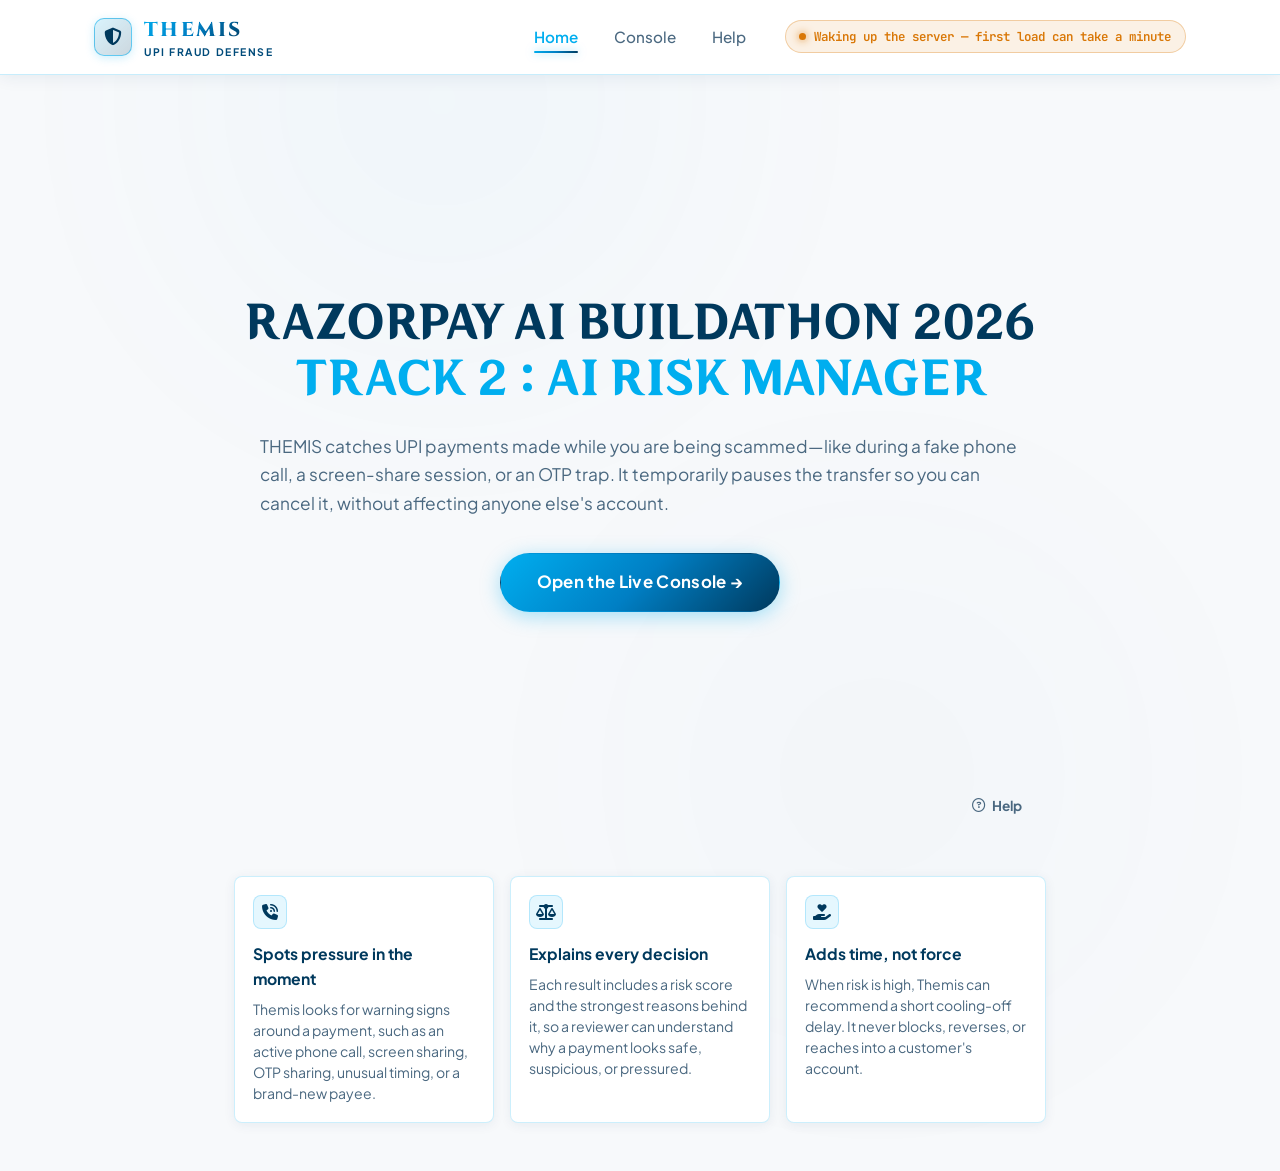
==== commit 6e60955e: "Finalising changes made" ====
--- a/frontend/index.html
+++ b/frontend/index.html
@@ -57,7 +57,7 @@
         </h2>
 
         <p class="hero-lock-subhead">
-          Themis catches UPI payments made while you are being scammed—like during a fake phone call, a screen-share session, or an OTP trap. It temporarily pauses the transfer so you can cancel it, without affecting anyone else's account.
+          THEMIS catches UPI payments made while you are being scammed—like during a fake phone call, a screen-share session, or an OTP trap. It temporarily pauses the transfer so you can cancel it, without affecting anyone else's account.
         </p>
 
         <div class="hero-lock-actions">
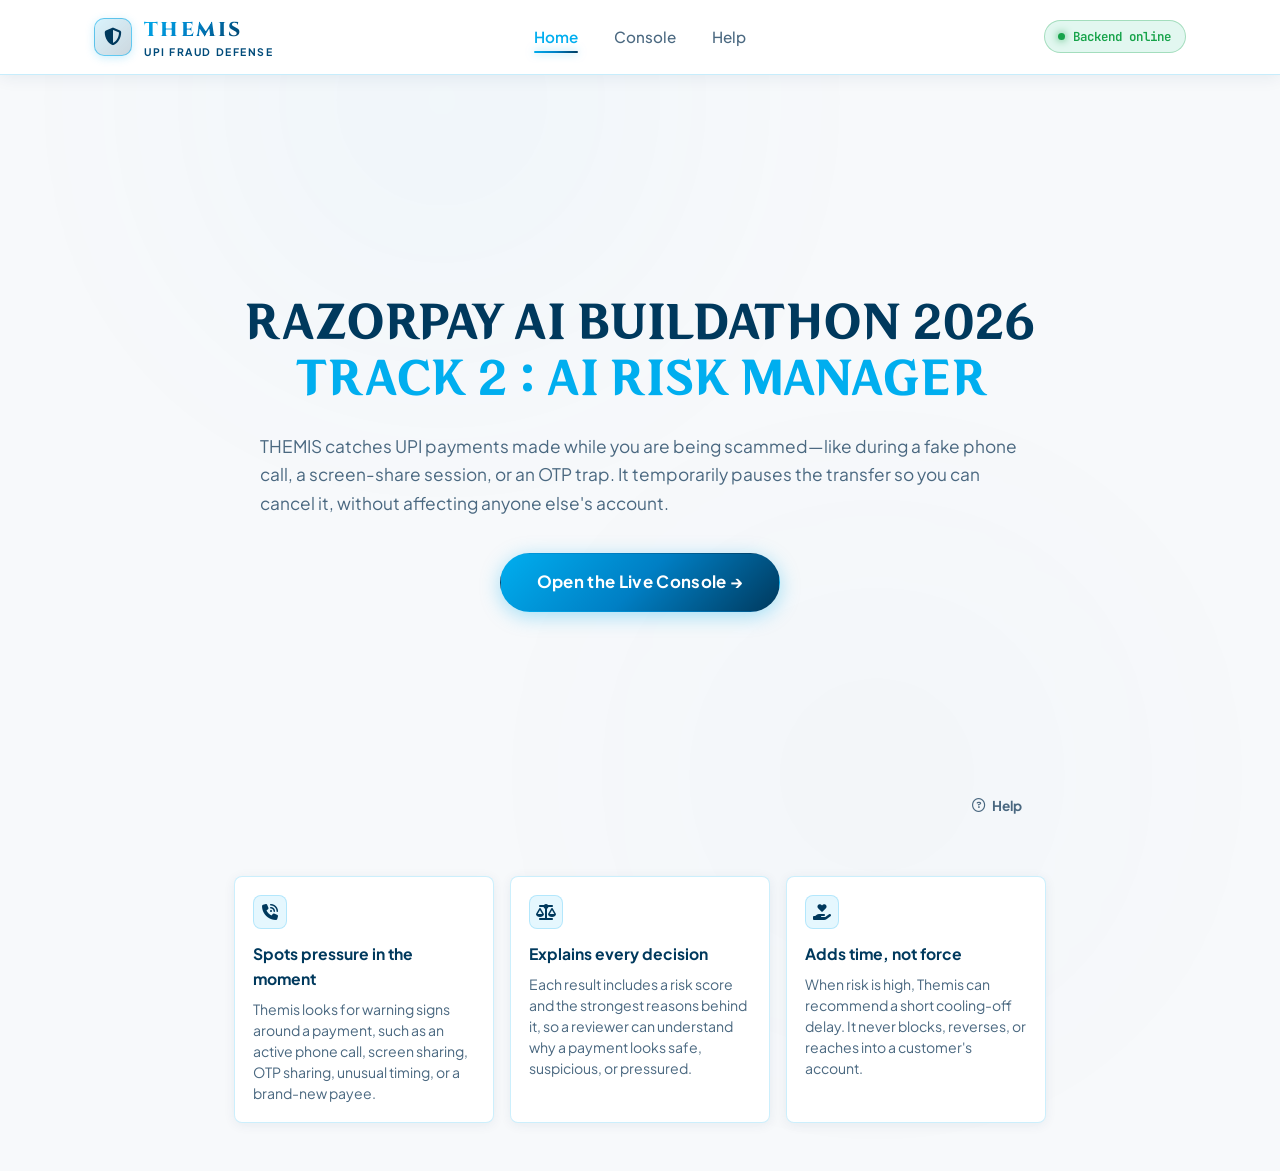
==== commit 0d33968d: "Online status fix" ====
--- a/frontend/index.html
+++ b/frontend/index.html
@@ -40,7 +40,7 @@
 
       <div class="nav-status" id="navHealthPill">
         <span class="pulse-dot" id="navHealthDot"></span>
-        <span id="navHealthText">Checking backend...</span>
+        <span id="navHealthText">Waking up the server — first load can take a minute</span>
       </div>
     </div>
   </nav>
@@ -106,45 +106,19 @@
       navToggle.addEventListener('click', () => navLinks.classList.toggle('active'));
     }
 
-    // Health Status Check with Auto-Retry
-    let healthTimer = null;
-    let healthRetryStartedAt = Date.now();
-    async function checkHealth() {
-      const urlParams = new URLSearchParams(window.location.search);
-      const apiBase = urlParams.get('api') || sessionStorage.getItem('themis_api_base') || 'https://themis-razorpay-buildathon.onrender.com';
+    // Show the startup state briefly before presenting the shared demo status.
+    function checkHealth() {
       const dot = document.getElementById('navHealthDot');
       const text = document.getElementById('navHealthText');
       const pill = document.getElementById('navHealthPill');
-
-      try {
-        const res = await fetch(`${apiBase}/health`, { method: 'GET' });
-        if (!res.ok) throw new Error('Health check failed');
-        const data = await res.json();
-        if (data.is_dummy_model === false) {
-          text.textContent = 'Model loaded';
-        } else {
-          text.textContent = 'Model loaded';
-        }
+      text.textContent = 'Waking up the server — first load can take a minute';
+      dot.className = 'pulse-dot waking';
+      pill.className = 'nav-status waking';
+      setTimeout(() => {
+        text.textContent = 'Backend online';
         dot.className = 'pulse-dot';
         pill.className = 'nav-status';
-        healthRetryStartedAt = Date.now();
-
-        if (healthTimer) clearTimeout(healthTimer);
-        healthTimer = setTimeout(checkHealth, 30000);
-      } catch (e) {
-        if (Date.now() - healthRetryStartedAt < 60000) {
-          text.textContent = 'Waking up the server — first load can take a minute';
-          dot.className = 'pulse-dot waking';
-          pill.className = 'nav-status waking';
-        } else {
-          text.textContent = 'Backend unreachable';
-          dot.className = 'pulse-dot danger';
-          pill.className = 'nav-status offline';
-        }
-
-        if (healthTimer) clearTimeout(healthTimer);
-        healthTimer = setTimeout(checkHealth, 4000);
-      }
+      }, 1000);
     }
     checkHealth();
   </script>
